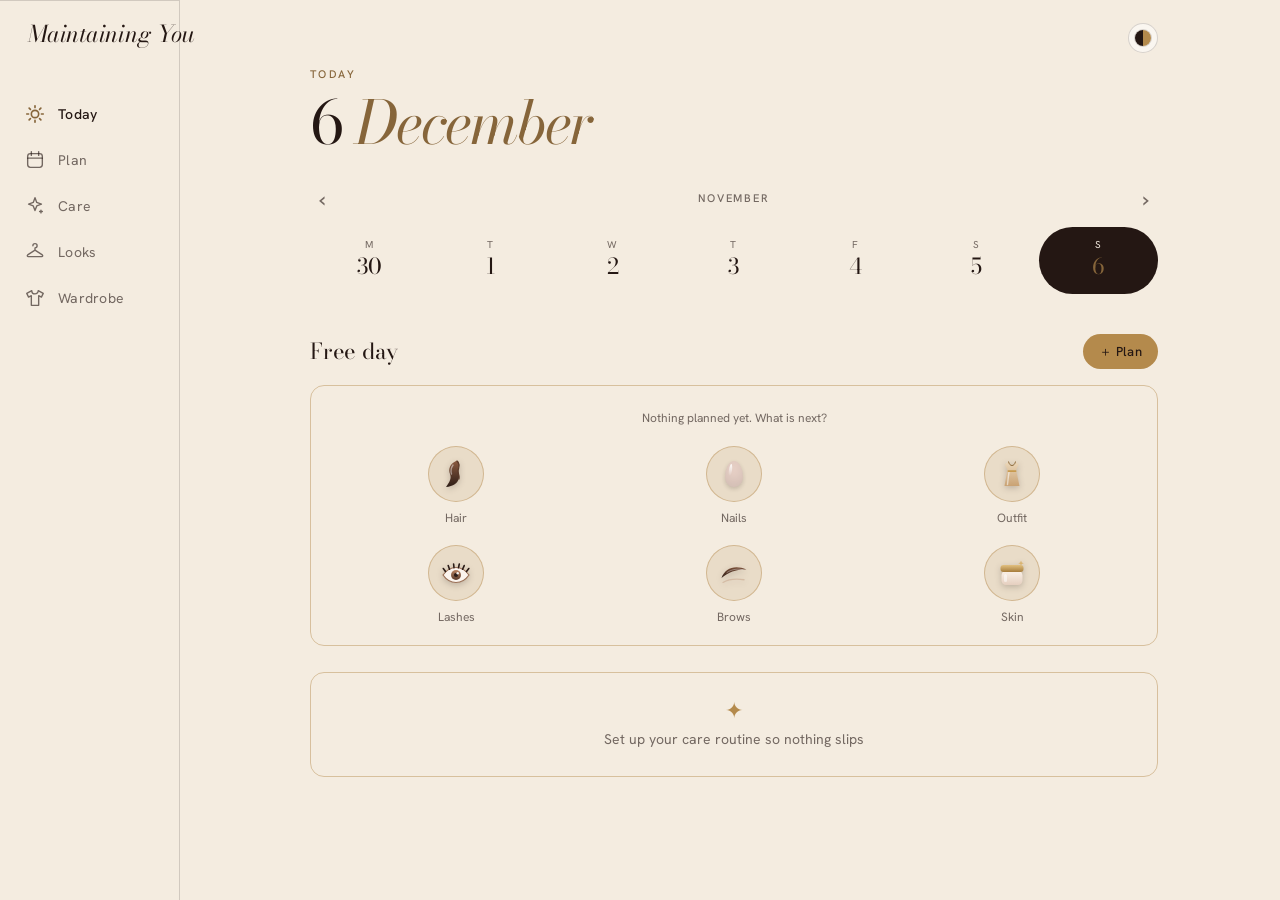
==== index.html @ bfcf1898 "Rename app to Maintaining You; update handoff Co-Authored-By: Claude Sonnet 5.5 <noreply@anthropic.c" ====
<!doctype html>
<html lang="en">
<head>
<meta charset="utf-8">
<meta name="viewport" content="width=device-width, initial-scale=1, viewport-fit=cover">
<meta name="theme-color" content="#f4ece0">
<title>Maintaining You</title>
<link rel="preconnect" href="https://fonts.googleapis.com">
<link rel="preconnect" href="https://fonts.gstatic.com" crossorigin>
<link href="https://fonts.googleapis.com/css2?family=Bodoni+Moda:ital,opsz,wght@0,6..96,400;0,6..96,500;1,6..96,400&family=Hanken+Grotesk:wght@400;500;600&display=swap" rel="stylesheet">
<link rel="manifest" href="manifest.webmanifest">
<link rel="apple-touch-icon" href="icons/apple-touch-icon.png">
<meta name="apple-mobile-web-app-capable" content="yes">
<meta name="apple-mobile-web-app-status-bar-style" content="black-translucent">
<meta name="apple-mobile-web-app-title" content="Maintaining You">
<link rel="stylesheet" href="styles.css">
</head>
<body>
<div id="app"></div>
<script src="seed-pics.js"></script>
<script src="seed-items.js"></script>
<script src="seed-products.js"></script>
<script src="app.js"></script>
</body>
</html>
---- styles.css ----
:root{
  --milk:#f1e6de;
  --card:#f9f2ed;
  --blush:#e6cfc5;
  --cocoa:#7a5240;
  --mocha:#4a3128;
  --espresso:#241713;
  --gold:#b48a4c;
  --sage:#65735b;
  --line:rgba(36,23,19,.14);
  --muted:rgba(36,23,19,.6);
  --display:"Bodoni Moda","Didot",serif;
  --body:"Hanken Grotesk",system-ui,sans-serif;
  --hero:#241713;--heroink:#f1e6de;--navbg:rgba(241,230,222,.92);--almond:50% 50% 46% 46% / 62% 62% 38% 38%;
}
*{box-sizing:border-box;margin:0}
html{-webkit-text-size-adjust:100%}
body{background:var(--milk);color:var(--espresso);font:400 15px/1.5 var(--body);min-height:100vh}
button,input,select{font:inherit;color:inherit}
button{cursor:pointer;background:none;border:0}
:focus-visible{outline:2px solid var(--gold);outline-offset:3px}
h1,h2,h3{font-family:var(--display);font-weight:400;letter-spacing:-.01em;line-height:1.1}
.eyebrow{font-size:11px;letter-spacing:.16em;text-transform:uppercase;color:var(--muted);font-weight:500}

/* shell */
.shell{max-width:1040px;margin:0 auto;padding:0 16px 96px}
.top{display:flex;justify-content:flex-end;align-items:baseline;padding:8px 0 14px}
.top .brand{display:none}
.brand-fixed{padding:18px 16px 0}
.brand{font-family:var(--display);font-style:italic;font-size:26px}
.nav{position:fixed;left:0;right:0;bottom:0;z-index:20;background:var(--navbg);backdrop-filter:blur(14px);border-top:1px solid var(--line);display:flex;justify-content:center;padding-bottom:env(safe-area-inset-bottom)}
.nav-in{display:flex;width:100%;max-width:520px}
.nav button{flex:1;padding:14px 4px 13px;font-size:11px;letter-spacing:.14em;text-transform:uppercase;color:var(--muted);position:relative}
.nav button[aria-current=page]{color:var(--espresso);font-weight:600}
.nav button[aria-current=page]::before{content:"";position:absolute;top:0;left:30%;right:30%;height:2px;background:var(--gold)}
@media(min-width:860px){
  .shell{padding-left:180px;position:relative}
  .nav{top:0;bottom:auto;right:auto;width:180px;height:100vh;border:0;border-right:1px solid var(--line);flex-direction:column;justify-content:flex-start;padding:90px 0 0;background:transparent;backdrop-filter:none}
  .nav-in{flex-direction:column;max-width:none}
  .nav button{text-align:left;padding:12px 24px}
  .nav button[aria-current=page]::before{top:20%;bottom:20%;left:0;right:auto;width:2px;height:auto}
  .brand-fixed{position:fixed;top:4px;left:8px;z-index:21}
}

/* type + layout */
.page-title{font-size:clamp(34px,7vw,56px);margin:6px 0 4px}
.page-title em{font-style:italic;color:var(--cocoa)}
.lede{color:var(--muted);max-width:46ch}
section{margin-top:36px}
.row{display:flex;gap:12px;align-items:center;flex-wrap:wrap}
.between{justify-content:space-between}
.grid{display:grid;gap:14px;grid-template-columns:repeat(auto-fill,minmax(150px,1fr))}
.grid.wide{grid-template-columns:repeat(auto-fill,minmax(230px,1fr))}
.card{background:var(--card);border-radius:18px;padding:14px;border:1px solid var(--line)}
.btn{background:var(--espresso);color:var(--milk);padding:11px 20px;border-radius:999px;font-weight:500;font-size:14px;letter-spacing:.02em}
.btn.ghost{background:transparent;color:var(--espresso);border:1px solid var(--espresso)}
.btn.small{padding:7px 14px;font-size:13px}
.btn.gold{background:var(--gold);color:#fff}
.chip{padding:7px 14px;border-radius:999px;border:1px solid var(--line);font-size:13px;background:transparent}
.chip[aria-pressed=true]{background:var(--espresso);color:var(--milk);border-color:var(--espresso)}
.chips{display:flex;gap:8px;overflow-x:auto;padding:2px 0 6px;scrollbar-width:none}
.chips::-webkit-scrollbar{display:none}
.chips .chip{flex:none}

/* hero (today) */
.hero{background:var(--hero);color:var(--heroink);border-radius:28px;padding:22px;display:grid;gap:22px;margin-top:8px;position:relative;overflow:hidden}
.hero::after{content:"";position:absolute;inset:-40% 40% auto -20%;height:160%;background:linear-gradient(105deg,transparent 40%,rgba(255,255,255,.07) 50%,transparent 60%);transform:rotate(8deg);pointer-events:none}
.hero .eyebrow{color:rgba(241,230,222,.6)}
.hero h2{font-size:34px;margin:6px 0 10px}
.hero h2 em{color:#e6cfc5}
@media(min-width:700px){.hero{grid-template-columns:1fr 1fr;align-items:center;padding:30px}}
.week{display:grid;grid-template-columns:repeat(7,1fr);gap:6px}
.day{border-radius:14px;padding:8px 2px 10px;text-align:center;border:1px solid var(--line);background:var(--card);min-height:96px;display:flex;flex-direction:column;align-items:center;gap:6px}
.day[aria-current=date]{border-color:var(--gold);box-shadow:0 0 0 1px var(--gold)}
.day small{font-size:10px;letter-spacing:.12em;text-transform:uppercase;color:var(--muted)}
.day .mini{width:34px}
.day .dot{width:6px;height:6px;border-radius:50%;background:var(--sage);margin-top:auto}
.day .plus{width:34px;height:44px;border:1px dashed var(--cocoa);border-radius:10px;color:var(--cocoa);display:grid;place-items:center;font-size:18px;margin-top:4px}

/* look board */
.board{display:grid;grid-template-columns:1fr 1.15fr 1fr;grid-template-rows:repeat(3,minmax(0,1fr));gap:8px;aspect-ratio:4/5;background:linear-gradient(160deg,#f6ede7,#e9d8ce);border-radius:22px;padding:14px;position:relative}
.hero .board{background:linear-gradient(160deg,#3a2721,#2c1c17);border:1px solid rgba(255,255,255,.08)}
.slot{display:grid;place-items:center;min-height:0;position:relative;border-radius:12px}
.slot svg{width:100%;height:100%;max-height:100%;filter:drop-shadow(0 6px 8px rgba(36,23,19,.22))}
.slot img{width:100%;height:100%;object-fit:cover;border-radius:12px}
.slot.empty{border:1px dashed rgba(122,82,64,.4);color:rgba(122,82,64,.6);font-size:10px;letter-spacing:.14em;text-transform:uppercase}
.hero .slot.empty{border-color:rgba(255,255,255,.2);color:rgba(255,255,255,.4)}
.s-outer{grid-column:1;grid-row:1/3}.s-top{grid-column:2;grid-row:1}.s-bottom{grid-column:2;grid-row:2/4}
.s-jewel{grid-column:3;grid-row:1}.s-bag{grid-column:3;grid-row:2/4}.s-shoes{grid-column:1;grid-row:3}
.s-dress{grid-column:2;grid-row:1/4}
.beauty-strip{display:flex;gap:16px;justify-content:center;margin-top:14px;flex-wrap:wrap}
.bs{display:flex;align-items:center;gap:8px;font-size:12px}
.bs small{display:block;font-size:10px;letter-spacing:.12em;text-transform:uppercase;opacity:.6}

/* nail-shaped swatch: the signature */
.nail{width:30px;height:42px;border-radius:var(--almond);position:relative;flex:none;box-shadow:inset 0 -6px 10px rgba(0,0,0,.08),0 2px 4px rgba(36,23,19,.18);border:0;padding:0}
.nail::after{content:"";position:absolute;left:24%;top:14%;width:16%;height:46%;border-radius:50%;background:linear-gradient(180deg,rgba(255,255,255,.9),rgba(255,255,255,0));transform:rotate(8deg)}
.nail.lg{width:44px;height:62px}
.nail[aria-pressed=true]{outline:2px solid var(--espresso);outline-offset:3px}
.pick{display:flex;flex-wrap:wrap;gap:12px;align-items:flex-end}
.pick figure{display:grid;justify-items:center;gap:6px;font-size:11px;color:var(--muted);text-align:center;width:64px}

/* wardrobe */
.progress{height:6px;background:var(--line);border-radius:6px;overflow:hidden;margin-top:10px}
.progress i{display:block;height:100%;background:linear-gradient(90deg,var(--cocoa),var(--gold));border-radius:6px;transition:width .5s}
.item{display:flex;flex-direction:column;gap:8px;padding:12px;border-radius:18px;background:var(--card);border:1px solid var(--line);position:relative;text-align:left}
.item .pic{aspect-ratio:1;display:grid;place-items:center;background:linear-gradient(160deg,#f6ede7,#ead9cf);border-radius:12px;padding:12px;overflow:hidden}
.item .pic svg{width:80%;height:80%;filter:drop-shadow(0 5px 6px rgba(36,23,19,.2))}
.item .pic img{width:100%;height:100%;object-fit:cover;margin:-12px;padding:0;width:calc(100% + 24px);height:calc(100% + 24px)}
.item.need .pic{opacity:.55}
.item h3{font-family:var(--body);font-size:14px;font-weight:600;letter-spacing:0}
.item p{font-size:12px;color:var(--muted)}
.tick{position:absolute;top:18px;right:18px;width:28px;height:28px;border-radius:50%;border:1.5px solid var(--cocoa);background:rgba(249,242,237,.85);display:grid;place-items:center;color:#fff;font-size:14px}
.item.have .tick{background:var(--sage);border-color:var(--sage)}
.tag{display:inline-block;font-size:10px;letter-spacing:.1em;text-transform:uppercase;padding:2px 8px;border-radius:99px;background:var(--blush)}
.tag.warn{background:#e9c9a6}
.tag.ok{background:#cdd6c1}

/* beauty */
.task{display:flex;align-items:center;gap:14px;padding:14px 16px;background:var(--card);border:1px solid var(--line);border-radius:16px}
.task .grow{flex:1}
.task h3{font-family:var(--body);font-size:15px;font-weight:600}
.status{font-size:12px;color:var(--muted)}
.status.over{color:#a4462b;font-weight:600}
.list{display:grid;gap:10px}
.palette{display:flex;flex-wrap:wrap;gap:10px}
.pal{display:grid;justify-items:center;gap:5px;font-size:11px;color:var(--muted);width:60px;text-align:center}
.pal i{width:44px;height:44px;border-radius:50%;box-shadow:inset 0 -8px 12px rgba(0,0,0,.12),0 2px 5px rgba(36,23,19,.2);position:relative}
.pal i::after{content:"";position:absolute;left:22%;top:16%;width:22%;height:22%;border-radius:50%;background:rgba(255,255,255,.55)}
.guide{display:grid;gap:14px}
@media(min-width:700px){.guide{grid-template-columns:1fr 1fr}}
.guide .card h3{font-size:22px;margin-bottom:8px}
.guide ul{padding-left:18px;color:var(--muted)}
.guide li{margin:4px 0}

/* builder + sheet */
.builder{display:grid;gap:22px}
@media(min-width:800px){.builder{grid-template-columns:minmax(300px,420px) 1fr;align-items:start}.builder .board{position:sticky;top:20px}}
.slots{display:grid;gap:8px}
.slotbtn{display:flex;align-items:center;gap:12px;padding:10px 14px;border-radius:14px;background:var(--card);border:1px solid var(--line);text-align:left;width:100%}
.slotbtn b{font-weight:600}
.slotbtn span{font-size:12px;color:var(--muted);display:block}
.slotbtn .thumb{width:36px;height:36px;display:grid;place-items:center;flex:none}
.slotbtn .thumb svg{width:100%;height:100%}
.note{padding:12px 14px;border-radius:14px;font-size:14px;background:var(--card);border-left:3px solid var(--sage)}
.note.warn{border-color:var(--gold)}
input[type=text],input[type=date],input[type=time],select{width:100%;padding:11px 14px;border-radius:12px;border:1px solid var(--line);background:var(--card)}
label{display:grid;gap:5px;font-size:12px;letter-spacing:.08em;text-transform:uppercase;color:var(--muted)}
.overlay{position:fixed;inset:0;background:rgba(36,23,19,.5);z-index:40;display:flex;align-items:flex-end;justify-content:center}
.sheet{background:var(--milk);width:100%;max-width:640px;max-height:86vh;overflow:auto;border-radius:26px 26px 0 0;padding:22px 18px 30px}
@media(min-width:700px){.overlay{align-items:center}.sheet{border-radius:26px}}
.sheet h2{font-size:28px;margin-bottom:14px}
.swatches{display:flex;flex-wrap:wrap;gap:10px}
.sw{width:34px;height:34px;border-radius:50%;border:2px solid transparent;box-shadow:inset 0 -6px 8px rgba(0,0,0,.12),0 1px 3px rgba(0,0,0,.25)}
.sw[aria-pressed=true]{border-color:var(--espresso);outline:2px solid var(--milk);outline-offset:-5px}
.empty-state{padding:36px 20px;text-align:center;border:1px dashed var(--cocoa);border-radius:20px;color:var(--muted)}
.back{font-size:13px;letter-spacing:.1em;text-transform:uppercase;color:var(--muted);padding:6px 0}
@media(prefers-reduced-motion:reduce){*{transition:none!important;animation:none!important}}

/* mood pictures */
.pics{display:grid;gap:10px;grid-template-columns:repeat(auto-fill,minmax(110px,1fr))}
.pic-tile{position:relative;aspect-ratio:3/4;border-radius:16px;overflow:hidden;background:var(--blush);padding:0;border:2px solid transparent;display:block}
.pic-tile img{width:100%;height:100%;object-fit:cover;display:block}
.pic-tile .tag{position:absolute;left:6px;bottom:6px;background:rgba(249,242,237,.9)}
.pic-tile.on{border-color:var(--espresso)}
.pic-tile .check{position:absolute;top:6px;right:6px;width:24px;height:24px;border-radius:50%;background:rgba(249,242,237,.9);border:1.5px solid var(--cocoa);display:grid;place-items:center;font-size:13px;color:#fff}
.pic-tile.on .check{background:var(--espresso);border-color:var(--espresso)}
.mood{display:flex;gap:6px;margin-top:8px}
.mood img{flex:1;min-width:0;aspect-ratio:3/4;object-fit:cover;border-radius:12px}
.collage{display:grid;gap:6px;grid-template-columns:1fr 1fr;aspect-ratio:4/5}
.collage img{width:100%;height:100%;object-fit:cover;border-radius:16px;min-height:0}
.collage.n1{grid-template-columns:1fr}.collage.n3 img:first-child{grid-row:1/3}
.picked{display:flex;gap:8px;flex-wrap:wrap;align-items:center}
.picked img{width:56px;height:72px;object-fit:cover;border-radius:10px}
.hero>*,.builder>*,.card{min-width:0}
.mood img{width:0}
.collage img{min-width:0}

.fab{position:fixed;right:18px;bottom:calc(76px + env(safe-area-inset-bottom));z-index:30;width:56px;height:56px;border-radius:50%;background:var(--espresso);color:var(--milk);display:grid;place-items:center;font-size:28px;line-height:1;cursor:pointer;box-shadow:0 8px 20px rgba(36,23,19,.35)}
.fab:focus-within{outline:2px solid var(--gold);outline-offset:3px}
@media(min-width:860px){.fab{bottom:28px;right:28px}}
.pic-tile .heart{position:absolute;top:6px;right:8px;color:#fff;font-size:16px;text-shadow:0 1px 3px rgba(0,0,0,.5)}
.pic-tile .new{position:absolute;top:6px;left:6px;background:var(--gold);color:#fff;font-size:10px;letter-spacing:.1em;text-transform:uppercase;padding:2px 8px;border-radius:99px}

/* calendar */
.cal-h,.cal-g{display:grid;grid-template-columns:repeat(7,minmax(0,1fr));gap:4px}
.cal-h span{text-align:center;font-size:11px;letter-spacing:.12em;color:var(--muted);padding-bottom:4px}
.cd{aspect-ratio:1/1.1;border-radius:14px;border:1px solid transparent;background:var(--card);display:flex;flex-direction:column;align-items:center;justify-content:center;gap:3px;font-size:14px;min-width:0}
.cd.blank{background:transparent}
.cd.today{border-color:var(--gold)}
.cd.sel{background:var(--espresso);color:var(--milk)}
.cd.due:not(.sel){box-shadow:inset 0 0 0 1.5px var(--sage)}
.cd .dots{display:flex;gap:3px;height:6px}
.cd .dots i{width:6px;height:6px;border-radius:50%}
.legend{display:flex;flex-wrap:wrap;gap:6px 14px;margin-top:12px;font-size:12px;color:var(--muted)}
.legend span{display:flex;align-items:center;gap:6px}
.legend i{width:8px;height:8px;border-radius:50%;display:inline-block}
.legend i.ring{background:transparent;box-shadow:inset 0 0 0 1.5px var(--sage)}
.appt{display:flex;align-items:center;gap:12px;padding:12px 14px;border-radius:16px;background:var(--card);border:1px solid var(--line);text-align:left;width:100%}
.appt.flat{background:transparent;border:0;padding:0}
.appt .grow{flex:1;min-width:0}
.appt .grow b{display:block;font-weight:600}
.appt .grow .status{display:block}
.appt.done{opacity:.6}
.dotc{width:12px;height:12px;border-radius:50%;flex:none}
.prep{display:grid;gap:4px;margin-top:10px}
.chk{display:flex;gap:10px;align-items:flex-start;padding:6px 0;font-size:14px}
.chk input{margin-top:3px;width:18px;height:18px;accent-color:var(--sage);flex:none}
.chk small{display:block;font-size:11px;letter-spacing:.1em;text-transform:uppercase;color:var(--muted)}
@media(max-width:520px){.nav button{font-size:10px;letter-spacing:.06em;padding-left:0;padding-right:0}}

/* look studio */
.builder{grid-template-columns:minmax(0,1fr)}
.pv{display:grid;grid-template-columns:172px minmax(0,1fr);gap:12px;position:sticky;top:0;z-index:6;background:var(--milk);padding:8px 16px 10px;margin:0 -16px;border-bottom:1px solid var(--line)}
.pv .board,.pv .collage{padding:8px;gap:5px;border-radius:16px;align-self:start}
.pv .slot.empty{font-size:0}
.pvside{display:grid;gap:8px;align-content:start;min-width:0}
.pvside input{padding:9px 12px;font-size:14px}
.pvside .beauty-strip{justify-content:flex-start;margin:0;gap:10px}
.pvside .mood{margin:0}
.bmain{min-width:0;display:grid;gap:14px;align-content:start}
.bbody{display:grid;gap:18px}
.brow{display:grid;gap:8px;min-width:0}
.hscroll{display:flex;gap:10px;overflow-x:auto;padding:4px 2px 8px;scrollbar-width:thin}
.tile{flex:none;width:96px;display:grid;gap:6px;text-align:left;font-size:12px;border-radius:16px;padding:6px;border:2px solid transparent;background:var(--card);align-content:start;position:relative}
.tile.on{border-color:var(--espresso)}
.tile.need .tp{opacity:.55}
.tile .tp{aspect-ratio:1;display:grid;place-items:center;background:linear-gradient(160deg,#f6ede7,#ead9cf);border-radius:10px;padding:8px;overflow:hidden}
.tile .tp svg{width:100%;height:100%;filter:drop-shadow(0 4px 5px rgba(36,23,19,.2))}
.tile .tp img{width:calc(100% + 16px);height:calc(100% + 16px);margin:-8px;object-fit:cover}
.tile .tn{overflow:hidden;text-overflow:ellipsis;white-space:nowrap}
.tile .tl{font-size:10px;letter-spacing:.1em;text-transform:uppercase;color:var(--muted)}
.ptile{flex:none;width:84px;aspect-ratio:3/4;border-radius:14px;overflow:hidden;position:relative;padding:0;border:2px solid transparent;background:var(--blush);display:block}
.ptile img{width:100%;height:100%;object-fit:cover;display:block}
.ptile.on{border-color:var(--espresso)}
.ptile .check{position:absolute;top:6px;right:6px;width:22px;height:22px;border-radius:50%;background:rgba(249,242,237,.9);border:1.5px solid var(--cocoa);display:grid;place-items:center;font-size:12px;color:#fff}
.ptile.on .check{background:var(--espresso);border-color:var(--espresso)}
.ptile.addp{display:grid;place-items:center;align-content:center;gap:2px;border:1.5px dashed var(--cocoa);background:transparent;color:var(--cocoa);font-size:12px;cursor:pointer}
.ptile.addp span:first-child{font-size:22px}
@media(min-width:800px){
  .builder{grid-template-columns:minmax(300px,400px) minmax(0,1fr);align-items:start;gap:28px}
  .pv{display:block;top:20px;margin:0;padding:0;border:0;background:transparent;align-self:start}
  .pv .board,.pv .collage{padding:14px;gap:8px}
  .pv .slot.empty{font-size:10px}
  .pvside{margin-top:12px}
  .builder .board{position:static}
}

/* color variants */
.vdots{display:flex;gap:4px;flex-wrap:wrap;margin-top:2px}
.vdot{width:22px;height:22px;border-radius:50%;border:3px solid var(--card);box-shadow:inset 0 -3px 4px rgba(0,0,0,.15),0 0 0 1px rgba(36,23,19,.25);padding:0}
.vdot.on{box-shadow:0 0 0 2px var(--espresso)}
.vchip{display:inline-flex;align-items:center;gap:8px;padding:6px 12px 6px 8px;border-radius:999px;border:1px solid var(--line);font-size:13px;background:transparent}
.vchip i{width:16px;height:16px;border-radius:50%;box-shadow:inset 0 -3px 4px rgba(0,0,0,.15),0 0 0 1px rgba(36,23,19,.25)}
.vchip.on{border-color:var(--espresso);background:var(--card)}
.tile .tp{border:0;width:100%;cursor:pointer;padding:8px}
.tile .tp img{width:calc(100% + 16px);height:calc(100% + 16px);margin:-8px}
.tile .vdots{gap:2px}
.tile .vdot{width:18px;height:18px;border-width:2px}

/* sorter + rails + thumbs */
.sortgrid{display:grid;grid-template-columns:repeat(auto-fill,minmax(150px,1fr));gap:10px}
.sorti{position:relative;border-radius:16px;background:var(--card);padding:6px;display:grid;gap:6px;border:2px solid transparent;align-content:start;min-width:0}
.sorti.todo{border:2px dashed #d9b48a}
.sorti img{width:100%;aspect-ratio:3/4;object-fit:cover;border-radius:10px;display:block}
.sorti .x{position:absolute;top:10px;right:10px;background:rgba(249,242,237,.92);border-radius:50%;width:26px;height:26px;font-size:12px}
.chip.s{padding:4px 10px;font-size:12px}
.btn[aria-disabled=true]{opacity:.55}
.rail .ptile{width:96px}
.ptile.draw{background:linear-gradient(160deg,#f6ede7,#ead9cf);padding:10px;display:grid;place-items:center}
.ptile.draw svg{width:100%;height:100%;filter:drop-shadow(0 4px 5px rgba(36,23,19,.2))}
.ptile.need{opacity:.6}
.thumbboard{display:block;width:100%}
.thumbboard .board{padding:5px;gap:3px;border-radius:12px}
.thumbboard .slot.empty{font-size:0;border-radius:6px}
.tile .thumbboard{width:100%}
.lead{width:40px;flex:none;border-radius:8px}
img.lead{height:52px;object-fit:cover}
.appt .lead.thumbboard{width:44px}

@media(min-width:700px){.hero.solo{grid-template-columns:1fr}}

.day .mini.thumbboard{width:46px}
.day .mini .board{border-radius:8px;padding:3px;gap:2px}
.day{min-height:110px}

.day{position:relative;padding:0;gap:0;justify-content:flex-start}
.dayb{width:100%;flex:1;display:flex;flex-direction:column;align-items:center;gap:6px;padding:8px 2px 10px;min-height:110px;border-radius:14px}
.dayx{position:absolute;top:3px;right:3px;width:20px;height:20px;border-radius:50%;background:rgba(249,242,237,.92);font-size:10px;line-height:1;color:var(--espresso);box-shadow:0 1px 3px rgba(0,0,0,.25);display:grid;place-items:center}

/* product detail */
.sheet.pdp{padding:0;max-width:520px;overflow:auto;background:var(--card)}
.pdp-img{position:relative;background:#e2dedb;min-height:260px;display:grid;place-items:center}
.pdp-img img{width:100%;max-height:60vh;object-fit:contain;display:block}
.pdp-draw{width:56%;padding:36px 0}
.pdp-draw svg{width:100%;height:auto;filter:drop-shadow(0 8px 10px rgba(36,23,19,.25))}
.expand{position:absolute;right:14px;bottom:14px;width:44px;height:44px;background:rgba(249,242,237,.95);border:1px solid var(--line);font-size:20px;display:grid;place-items:center}
.pdp-add{position:absolute;left:14px;bottom:14px;cursor:pointer;text-transform:none;letter-spacing:0;font-size:13px}
.pdp-body{padding:22px 20px 30px;background:var(--card)}
.pdp-name{font-family:var(--body);font-weight:500;text-transform:uppercase;letter-spacing:.02em;font-size:22px;line-height:1.2}
.pdp-x{font-size:20px;color:var(--muted);padding:4px 8px}
.pdp-color{font-family:var(--display);font-style:italic;font-size:20px;color:var(--muted);margin:14px 0 18px}
.pdp-count{color:var(--muted);margin-bottom:10px}
.pdp-dots{display:flex;gap:10px;flex-wrap:wrap}
.pdp-dot{width:48px;height:48px;border-radius:50%;border:3px solid #ddd3c8;display:grid;place-items:center;padding:0;background:var(--card)}
.pdp-dot i{width:28px;height:28px;border-radius:50%;box-shadow:inset 0 0 0 1px rgba(0,0,0,.22)}
.pdp-dot.on{border-color:#6e2a30}
.pdp-dot.off{border-style:dashed}
.pdp-occ{display:flex;flex-wrap:wrap;gap:8px;margin-top:16px}
.pdp-occ span{background:#eadfd0;padding:8px 16px;border-radius:999px;font-size:15px}
.lightbox{position:fixed;inset:0;z-index:60;background:rgba(20,12,9,.94);display:grid;place-items:center;padding:16px;cursor:zoom-out}
.lightbox img{max-width:100%;max-height:92vh;object-fit:contain}

/* merge */
.mgroup{display:grid;gap:10px;margin-bottom:10px}
.mthumbs{display:flex;gap:8px;overflow-x:auto}
.mth{flex:none;width:76px;aspect-ratio:1;border-radius:12px;overflow:hidden;background:linear-gradient(160deg,#f6ede7,#ead9cf);display:grid;place-items:center}
.mth img{width:100%;height:100%;object-fit:cover}
.mth svg{width:80%;height:80%}
.item.sel{outline:3px solid var(--espresso);outline-offset:-3px}
.selbar{position:fixed;left:16px;right:16px;bottom:calc(76px + env(safe-area-inset-bottom));z-index:35;background:var(--espresso);color:var(--milk);border-radius:999px;padding:10px 12px 10px 20px;display:flex;justify-content:space-between;align-items:center;max-width:520px;margin:auto;box-shadow:0 10px 24px rgba(36,23,19,.35)}
.selbar .btn{background:var(--gold)}
.tick[hidden]{display:none}

/* hair groups */
.pic-tile .count{position:absolute;top:6px;right:8px;background:rgba(36,23,19,.75);color:#fff;font-size:12px;min-width:22px;height:22px;border-radius:99px;display:grid;place-items:center;padding:0 6px}
.tile .tp.hairtp{aspect-ratio:3/4;padding:0;overflow:hidden}
.tile .tp.hairtp img{width:100%;height:100%;margin:0;object-fit:cover}

.sname{padding:7px 10px;font-size:13px;border-radius:10px;width:100%}

.saved{font-size:12px;color:var(--sage);opacity:0;transition:opacity .3s;margin-right:auto}
.saved.on{opacity:1}
.top{gap:12px}

/* shopping */
.cart{position:absolute;top:18px;left:18px;width:30px;height:30px;border-radius:50%;background:rgba(249,242,237,.92);border:1px solid var(--line);display:grid;place-items:center;color:var(--espresso);padding:0}
.cart[hidden]{display:none}
.btn svg{vertical-align:-3px;margin-right:2px}
.shopthumb{flex:none;width:54px;height:54px;border-radius:12px;overflow:hidden;background:linear-gradient(160deg,#f6ede7,#ead9cf);display:grid;place-items:center}
.shopthumb img{width:100%;height:100%;object-fit:cover}
.shopthumb svg{width:80%;height:80%}
.shopgrid{display:grid;grid-template-columns:repeat(auto-fill,minmax(150px,1fr));gap:8px}
.shoplink{display:flex;justify-content:space-between;align-items:center;gap:8px;padding:12px 14px;border-radius:14px;background:var(--card);border:1px solid var(--line);color:var(--espresso);text-decoration:none;font-weight:500;font-size:14px}
.shoplink span{color:var(--muted)}
.shoplink:focus-visible,.shoplink:hover{border-color:var(--espresso)}

/* closet accordion */
.acc{display:grid;gap:10px}
.accitem{background:var(--card);border:1px solid var(--line);border-radius:18px;overflow:hidden;margin:0}
.acchead{width:100%;display:flex;justify-content:space-between;align-items:center;gap:12px;padding:16px 18px;text-align:left;min-height:56px}
.acchead:disabled{opacity:.5;cursor:default}
.acctitle{font-family:var(--display);font-size:22px}
.accmeta{display:flex;align-items:center;gap:8px;font-size:13px;color:var(--muted)}
.accmeta b{color:var(--espresso);font-weight:600}
.accdots{display:flex}
.accdots i{width:14px;height:14px;border-radius:50%;margin-left:-4px;box-shadow:0 0 0 2px var(--card),inset 0 0 0 1px rgba(0,0,0,.2)}
.accdots i:first-child{margin-left:0}
.chev{font-size:20px;line-height:1;transition:transform .2s}
.accitem.open .chev{transform:rotate(180deg)}
.accbody{padding:0 14px 16px}
button.item{cursor:pointer}
@media(max-width:520px){.nav button{font-size:9.5px;letter-spacing:.03em}}
@media(max-width:380px){.accdots{display:none}}

.ownrow{display:flex;flex-wrap:wrap;gap:8px;margin-top:8px}
.ownchip{display:inline-flex;align-items:center;gap:8px;padding:8px 12px 8px 8px;border-radius:999px;border:1.5px solid var(--line);background:transparent;font-size:14px;min-height:44px}
.ownchip i{width:22px;height:22px;border-radius:50%;box-shadow:inset 0 0 0 1px rgba(0,0,0,.22)}
.ownchip .ck{width:22px;height:22px;border-radius:50%;display:grid;place-items:center;font-size:13px;color:var(--muted);border:1px solid var(--line)}
.ownchip.on{border-color:var(--sage);background:rgba(101,115,91,.12)}
.ownchip.on .ck{background:var(--sage);border-color:var(--sage);color:#fff}

/* ---- pipeline, status, prices (kept) ---- */
.toolbar{display:flex;flex-wrap:wrap;gap:8px;margin:18px 0 16px}
.pipe-wrap{margin-top:22px}
.pipe-head{display:flex;justify-content:space-between;align-items:baseline;gap:12px;margin-bottom:8px}
.pipe-sum{font-family:var(--display);font-style:italic;font-size:20px}
.pipe{display:grid;grid-template-columns:repeat(4,minmax(0,1fr));gap:0 12px}
.stage{position:relative;text-align:left;padding:14px 0 12px;display:grid;gap:4px;align-content:start;min-width:0;opacity:.62;transition:opacity .2s}
.stage.on,.pipe:not(:has(.on)) .stage{opacity:1}
.stbar{position:absolute;top:0;left:0;right:0;height:4px;border-radius:4px;background:#c9b6aa}
.s-cart .stbar{background:var(--gold)}
.s-ordered .stbar{background:#6b6a8a}
.s-own .stbar{background:var(--sage)}
.stage.on .stbar{height:6px}
.stlabel{font-size:10px;letter-spacing:.14em;text-transform:uppercase;color:var(--muted);margin-top:8px;font-weight:500}
.stage.on .stlabel{color:var(--espresso)}
.stnum{font-family:var(--display);font-size:40px;line-height:1}
.stmoney{font-size:12px;color:var(--muted);min-height:18px}
.stthumbs{display:flex;margin-top:6px;padding-left:6px}
.stthumbs i{width:26px;height:34px;overflow:hidden;border-radius:6px;background:#ead9cf;margin-left:-6px;box-shadow:0 0 0 2px var(--milk);display:block}
.stthumbs i img{width:100%;height:100%;object-fit:cover;display:block}
.stthumbs i svg{width:100%;height:100%}
@media(max-width:480px){.stthumbs i:nth-child(n+4){display:none}.stnum{font-size:34px}}
.stag{font-size:10px;letter-spacing:.12em;text-transform:uppercase;color:var(--cocoa);display:flex;align-items:center;gap:6px;font-weight:500}
.stag::before{content:"";width:7px;height:7px;border-radius:50%;background:#c9b6aa}
.st-cart::before{background:var(--gold)}
.st-ordered::before{background:#6b6a8a}
.st-own::before{background:var(--sage)}
.strows{display:grid;gap:14px;margin-top:12px}
.strow{display:grid;gap:8px}
.stname{display:flex;align-items:center;gap:8px;font-size:13px}
.stname i{width:14px;height:14px;border-radius:50%;box-shadow:inset 0 0 0 1px rgba(0,0,0,.25)}
.seg{display:grid;grid-template-columns:repeat(4,1fr);border:1px solid var(--line);border-radius:12px;overflow:hidden}
.segb{padding:11px 0;font-size:11px;letter-spacing:.06em;color:var(--muted);border-right:1px solid var(--line);font-weight:500}
.segb:last-child{border-right:0}
.segb.on{background:var(--espresso);color:var(--milk)}
.segb.on:nth-child(2){background:var(--gold)}
.segb.on:nth-child(3){background:#6b6a8a}
.segb.on:nth-child(4){background:var(--sage)}
.pricef{display:grid;gap:6px;margin-top:18px;max-width:220px}
input[type=number]{width:100%;padding:11px 14px;border-radius:12px;border:1px solid var(--line);background:var(--card)}
.toolbar .btn{text-transform:none;letter-spacing:0}
.saved{font-size:12px;color:var(--sage);opacity:0;transition:opacity .3s;margin-right:auto}
.saved.on{opacity:1}
.top{gap:12px}
.day{position:relative;padding:0;gap:0;justify-content:flex-start}
.dayb{width:100%;flex:1;display:flex;flex-direction:column;align-items:center;gap:6px;padding:8px 2px 10px;min-height:110px;border-radius:14px}
.dayx{position:absolute;top:3px;right:3px;width:20px;height:20px;border-radius:50%;background:rgba(249,242,237,.92);font-size:10px;line-height:1;color:var(--espresso);box-shadow:0 1px 3px rgba(0,0,0,.25);display:grid;place-items:center}
.ticon{flex:none;width:36px;height:36px;border-radius:50%;display:grid;place-items:center;background:var(--blush);color:var(--cocoa)}
.ticon.ok{background:#dfe5d6;color:var(--sage)}
.ticon svg{width:20px;height:20px}
.item.need .pic{opacity:1}

/* themes */
.themebtn{width:30px;height:30px;border-radius:50%;border:1px solid var(--line);background:var(--card);display:grid;place-items:center;padding:0;flex:none}
.themebtn i{width:16px;height:16px;border-radius:50%;background:linear-gradient(90deg,var(--espresso) 50%,var(--gold) 50%);box-shadow:0 0 0 1px var(--line)}
.themes{display:grid;grid-template-columns:repeat(3,1fr);gap:10px}
.themeopt{display:grid;gap:6px;justify-items:center;padding:8px 4px;border-radius:14px;border:2px solid transparent}
.themeopt[aria-pressed=true]{border-color:var(--gold)}
.themeopt .swatch{width:100%;aspect-ratio:1.5;border-radius:10px;display:flex;align-items:flex-end;justify-content:flex-end;padding:8px;box-shadow:inset 0 0 0 1px rgba(128,128,128,.3)}
.themeopt .swatch i{width:22px;height:22px;border-radius:50%}
.themeopt small{font-size:12px;color:var(--muted)}
.colorpick{display:grid;gap:6px;font-size:12px;letter-spacing:.1em;text-transform:uppercase;color:var(--muted)}
.colorpick input{width:84px;height:44px;border:1px solid var(--line);border-radius:12px;padding:2px;background:var(--card)}
:root[data-mode=dark] .btn:not(.ghost),:root[data-mode=dark] .chip[aria-pressed=true],:root[data-mode=dark] .cd.sel,:root[data-mode=dark] .segb.on,:root[data-mode=dark] .fab,:root[data-mode=dark] .selbar{background:var(--gold);color:#241713;border-color:var(--gold)}
:root[data-mode=dark] .selbar .btn{background:#241713;color:var(--gold)}
:root[data-mode=dark] .hero .btn:not(.ghost):not(.gold){background:var(--gold);color:#241713}
:root[data-mode=dark] .btn.ghost{border-color:var(--line)}
.cart,.item .tick{color:#241713}
:root[data-mode=dark] .expand,:root[data-mode=dark] .pdp-x{color:#241713}

.gallery{display:flex;gap:12px;overflow-x:auto;scroll-snap-type:x mandatory;margin:0 -16px;padding:2px 16px 8px;scrollbar-width:none}
.gallery::-webkit-scrollbar{display:none}
.gcard{flex:none;width:158px;scroll-snap-align:start;text-align:left;display:grid;gap:3px;align-content:start;padding:8px 8px 12px;border-radius:20px;background:var(--card);border:1px solid var(--line)}
.gcard b{font-weight:600;padding:6px 4px 0;font-size:14px;line-height:1.25}
.gcard .status{padding:0 4px;font-size:12px}
.gart{position:relative;display:grid;place-items:center;height:168px;border-radius:14px;overflow:hidden;background:linear-gradient(160deg,#f6ede7,#ead9cf)}
.gart img{width:100%;height:100%;object-fit:cover}
.gart .gboard{width:70%}
.gart .gico .ticon{width:64px;height:64px}
.gart .gico .ticon svg{width:32px;height:32px}
.gday{position:absolute;left:8px;top:8px;background:rgba(36,23,19,.78);color:#f3e8df;font-size:11px;letter-spacing:.08em;text-transform:uppercase;padding:3px 9px;border-radius:99px}
.gadd .gart{background:transparent;border:1px dashed var(--cocoa)}
.gcard .ticon{background:#e6cfc5;color:#7a5240}
.gallery{scroll-padding-left:16px}
.gart .gico .nail{width:44px!important;height:60px!important;background:#c9917f!important}
.gart .gico .nail{display:block}

.hero .hgal{margin:0;padding:2px 0 6px}
.hero .gcard{background:rgba(255,255,255,.07);border-color:rgba(255,255,255,.14);color:var(--heroink)}
.hero .gcard .status{color:rgba(243,232,223,.65)}
.hero .gcard .btn{color:inherit}

.more{margin-top:26px}
.more>summary{cursor:pointer;list-style:none;display:inline-block;padding:9px 18px;border-radius:999px;border:1px solid var(--line);font-size:13px;letter-spacing:.1em;text-transform:uppercase;color:var(--muted)}
.more>summary::-webkit-details-marker{display:none}
.more[open]>summary{margin-bottom:6px}
.morebtn{padding:9px 18px;border-radius:999px;border:1px solid var(--line);font-size:13px;letter-spacing:.1em;text-transform:uppercase;color:var(--muted)}
.gart .slot.empty{border-color:transparent}
.gx{position:absolute;right:8px;top:8px;z-index:2;width:28px;height:28px;border-radius:50%;background:rgba(36,23,19,.78);color:#f3e8df;display:grid;place-items:center;font-size:13px}

/* ===== Direction v2: calm, image-first (Today + Wardrobe) ===== */
:root{--r:14px;--gold-line:color-mix(in srgb,var(--gold) 45%,transparent)}
.shell{padding:0 20px 120px}
.top{padding:14px 0 6px}
.top .eyebrow{display:none}
.brand-fixed{padding:18px 20px 0;font-size:24px}
.page-title{font-size:clamp(40px,11vw,60px);letter-spacing:-.02em;margin:4px 0 0}
.page-title em{color:var(--gold);font-style:italic}
.dayhead{margin-top:6px}
.dayhead .eyebrow{color:var(--gold);letter-spacing:.22em}
section{margin-top:40px}
section.tight{margin-top:26px}
h2{font-size:22px}

/* week strip */
.weekbar{display:flex;align-items:center;justify-content:space-between;margin-bottom:10px}
.wnav{width:44px;height:36px;font-size:24px;line-height:1;color:var(--muted);display:grid;place-items:center;margin:0 -10px}
.wstrip{display:grid;grid-template-columns:repeat(7,1fr);gap:2px}
.wd{display:grid;justify-items:center;gap:3px;padding:10px 0 8px;border-radius:999px;color:var(--muted);transition:background .2s,color .2s}
.wd small{font-size:10px;letter-spacing:.14em;text-transform:uppercase}
.wd b{font:400 22px/1 var(--display);color:var(--espresso)}
.wd .dots{display:flex;gap:3px;height:6px}
.wd .dots i{width:5px;height:5px;border-radius:50%}
.wd.now b{color:var(--gold)}
.wd.sel{background:var(--espresso);color:var(--milk)}
.wd.sel b{color:var(--milk)}
.wd:active{transform:scale(.96)}
:root[data-mode=dark] .wd.sel{background:var(--gold);color:#241713}
:root[data-mode=dark] .wd.sel b{color:#241713}

/* plans */
.plans .btn.small{padding:8px 16px}
.gallery.big{gap:14px;margin:0 -20px;padding:2px 20px 10px;scroll-padding-left:20px}
.gallery.big .gcard{width:min(76vw,300px);padding:0;border:0;background:none;border-radius:var(--r)}
.gallery.big .gart{height:auto;aspect-ratio:3/4;border-radius:var(--r);background:var(--card);box-shadow:0 14px 30px -18px rgba(0,0,0,.6)}
.gallery.big .gart::after{content:"";position:absolute;inset:auto 0 0 0;height:46%;background:linear-gradient(transparent,rgba(20,12,9,.82));pointer-events:none}
.gallery.big .gart.plain::after{height:100%;background:none}
.gallery.big .gart img{position:absolute;inset:0}
.gallery.big .gart .gboard{width:58%;margin-bottom:64px}
.gallery.big .gart .gico{margin-bottom:56px}
.gcap{position:absolute;left:0;right:0;bottom:0;z-index:2;padding:16px 18px 18px;display:grid;gap:2px;text-align:left;color:#f6ede7}
.gcap b{font:400 22px/1.15 var(--display);padding:0;letter-spacing:-.01em}
.gcap .status{color:rgba(246,237,231,.72);padding:0;font-size:12px;letter-spacing:.02em}
.gallery.big .gx{background:rgba(20,12,9,.5);backdrop-filter:blur(6px);width:30px;height:30px;font-size:12px}
.gallery.big .gcard:active .gart{transform:scale(.985)}
.gart{transition:transform .25s cubic-bezier(.2,.8,.2,1)}
.blank{width:100%;margin-top:16px;aspect-ratio:3/2;display:grid;place-content:center;justify-items:center;gap:8px;border:1px solid var(--gold-line);border-radius:var(--r);color:var(--muted);font-size:14px;padding:0 30px;text-align:center}
.blank span{font:300 40px/1 var(--display);color:var(--gold)}
.more{margin-top:34px}
.more>.morebtn,.morebtn{border:0;padding:8px 0;letter-spacing:.18em;font-size:11px;color:var(--muted);border-bottom:1px solid var(--line);border-radius:0}

/* nav */
.nav button{font-size:11px;letter-spacing:.02em;text-transform:none;padding:15px 0 14px}
.nav button[aria-current=page]{font-weight:500;color:var(--espresso)}
.nav button[aria-current=page]::before{left:38%;right:38%;height:2px}
@media(max-width:520px){.nav button{font-size:11px;letter-spacing:0}}

/* wardrobe */
.roundbtn{width:48px;height:48px;flex:none;border-radius:50%;background:var(--gold);color:#241713;display:grid;place-items:center;font-size:26px;line-height:1;cursor:pointer;margin-top:6px;transition:transform .2s}
.roundbtn:active{transform:scale(.94)}
.roundbtn:focus-within{outline:2px solid var(--gold);outline-offset:3px}
.pipe{display:flex;gap:22px;margin-top:20px;border-bottom:1px solid var(--line);overflow-x:auto;scrollbar-width:none}
.pipe::-webkit-scrollbar{display:none}
.stage{position:relative;display:flex;align-items:baseline;gap:7px;padding:10px 0 12px;opacity:1;color:var(--muted);flex:none;transition:color .2s}
.stage b{font:400 22px/1 var(--display);color:inherit}
.stage span{font-size:12px;letter-spacing:.04em}
.stage::after{content:"";position:absolute;left:0;right:0;bottom:-1px;height:2px;background:var(--gold);transform:scaleX(0);transition:transform .25s cubic-bezier(.2,.8,.2,1)}
.stage.on{color:var(--espresso)}
:root[data-mode=dark] .stage.on{color:var(--espresso)}
.stage.on::after{transform:scaleX(1)}
.pipe:not(:has(.on)) .stage{opacity:1}
.spend{font-size:12px;color:var(--muted);margin-top:10px}
.catrow{margin-top:18px}
.chip{border-color:transparent;background:transparent;color:var(--muted);padding:7px 2px;margin-right:12px;border-radius:0;border-bottom:1px solid transparent}
.chip[aria-pressed=true]{background:transparent;color:var(--espresso);border-color:transparent;border-bottom-color:var(--gold)}
:root[data-mode=dark] .chip[aria-pressed=true]{background:transparent;color:var(--espresso);border-color:transparent;border-bottom-color:var(--gold)}
.chip.s{border:1px solid var(--line);padding:6px 13px;margin:0;border-radius:999px}
.chip.s[aria-pressed=true]{border:1px solid var(--gold);background:transparent}
.wtools-bar{margin-top:10px}
.wtools{display:grid;gap:12px;margin-top:14px;padding:16px 0 4px}
.wgrid{grid-template-columns:1fr 1fr;gap:28px 14px;margin-top:22px}
.wgrid .item{background:none;border:0;padding:0;gap:0;border-radius:var(--r)}
.wgrid .item .pic{aspect-ratio:4/5;padding:0;border-radius:var(--r);background:#ece2da;transition:transform .25s cubic-bezier(.2,.8,.2,1)}
.wgrid .item .pic:active{transform:scale(.985)}
.wgrid .item .pic svg{width:70%;height:70%}
.wgrid .item .pic img{margin:0;width:100%;height:100%;object-fit:cover}
.wgrid .item h3{font:400 17px/1.2 var(--display);margin-top:12px}
.wgrid .item p{font-size:12px;margin-top:3px}
.wgrid .item .vdots{margin-top:8px}
.wgrid .cart,.wgrid .tick{top:10px;width:30px;height:30px;background:rgba(246,237,231,.82);backdrop-filter:blur(6px);border:0}
.wgrid .cart{left:10px}.wgrid .tick{right:10px}
.wgrid .item.have .tick{background:var(--sage)}
.st-cart{color:var(--gold)}.st-ordered{color:#9a98bd}.st-own{color:#8fa383}
.stag::before{display:none}
@media(prefers-reduced-motion:reduce){.gart,.item .pic,.wd,.roundbtn{transition:none!important}}
.brand-fixed{position:absolute;top:0;left:0;z-index:5;line-height:1}
.top{padding:20px 0 0;min-height:56px;align-items:center}
.wd.sel .dots i{box-shadow:0 0 0 1px rgba(20,12,9,.55)}
.gallery.big .gart .gboard{width:68%;margin-bottom:46px}
@media(min-width:860px){.brand-fixed{position:fixed;top:4px;left:8px}}
.page-title{font-kerning:normal;font-feature-settings:"kern" 1,"liga" 1;text-rendering:optimizeLegibility;letter-spacing:-.03em}
.page-title{font-optical-sizing:none;font-variation-settings:"opsz" 28}

/* ===== Direction v3: cream + gold, 5 tabs, grooming first ===== */
:root{--goldtxt:#85622f}
.eyebrow{color:var(--muted)}
.dayhead .eyebrow,.hero .eyebrow{color:var(--goldtxt)}
.page-title em{color:var(--goldtxt)}
.btn{background:var(--gold);color:#241713;font-weight:500}
.btn.ghost{background:transparent;color:var(--espresso);border:1px solid color-mix(in srgb,var(--espresso) 26%,transparent)}
:root[data-mode=dark] .btn.ghost{border-color:var(--line)}
.btn:active,.roundbtn:active{transform:scale(.97)}
.roundbtn.ghost{background:transparent;color:var(--espresso);border:1px solid color-mix(in srgb,var(--espresso) 22%,transparent);width:44px;height:44px;font-size:22px;margin-top:6px}
.linkbtn{font-size:13px;color:var(--goldtxt);padding:6px 0;border-bottom:1px solid var(--gold-line)}

/* nav with icons */
.nav{border-top:1px solid var(--line)}
.nav button{display:grid;justify-items:center;gap:3px;padding:10px 0 9px;font-size:11px;letter-spacing:.02em;text-transform:none;color:var(--muted)}
.nav button svg{display:block}
.nav button[aria-current=page]{color:var(--espresso);font-weight:500}
.nav button[aria-current=page] svg{stroke:var(--goldtxt);stroke-width:1.8}
.nav button[aria-current=page]::before{display:none}
@media(max-width:520px){.nav button{font-size:11px;letter-spacing:.02em}}
@media(min-width:860px){.nav button{display:flex;gap:12px;align-items:center;font-size:14px;padding:12px 24px}}

/* sub tabs */
.segc{display:flex;padding:4px;border-radius:999px;background:color-mix(in srgb,var(--espresso) 7%,transparent);margin:6px 0 14px}
.segc button{flex:1;padding:10px 0;border-radius:999px;font-size:13px;letter-spacing:.02em;color:var(--muted);transition:background .2s,color .2s}
.segc button[aria-selected=true]{background:var(--card);color:var(--espresso);font-weight:500;box-shadow:0 1px 3px rgba(36,23,19,.12)}
:root[data-mode=dark] .segc button[aria-selected=true]{background:color-mix(in srgb,var(--espresso) 14%,transparent)}
.segc+.dayhead{margin-top:20px}

/* week strip, light-aware */
.wd.now b{color:var(--goldtxt)}
.wd.sel .dots i{box-shadow:0 0 0 1px rgba(255,255,255,.55)}
:root[data-mode=dark] .wd.sel .dots i{box-shadow:0 0 0 1px rgba(20,12,9,.55)}

/* plan cards: photo = scrim + light text; board/plain = quiet card */
.gallery.big .gart:not(.photo)::after{display:none}
.gallery.big .gart:not(.photo){background:var(--card);border:1px solid var(--gold-line);box-shadow:none}
.gart:not(.photo) .gcap{color:var(--espresso)}
.gart:not(.photo) .gcap .status{color:var(--muted)}
.gallery.big .gart:not(.photo) .gx{background:color-mix(in srgb,var(--espresso) 10%,transparent);color:var(--espresso);backdrop-filter:none}
.gart .gboard .board{background:linear-gradient(160deg,#f8f1ea,#ece0d6)}
.gallery.big .gart:not(.photo) .gico .ticon{background:color-mix(in srgb,var(--gold) 22%,transparent);color:var(--goldtxt)}
.gart:not(.photo) .gico .nail{background:#d7aa9b!important}

/* stay ready */
.ready{margin-top:36px}
.rrow{display:flex;gap:10px;overflow-x:auto;margin:14px -20px 0;padding:0 20px 4px;scrollbar-width:none;scroll-snap-type:x proximity}
.rrow::-webkit-scrollbar{display:none}
.rcard{flex:none;width:150px;scroll-snap-align:start;display:grid;gap:8px;justify-items:start;text-align:left;padding:16px;border-radius:var(--r);background:var(--card);border:1px solid var(--line)}
.rcard b{font:400 17px/1.2 var(--display)}
.rcard span:last-child{font-size:12px;color:var(--muted)}
.rcard.over span:last-child{color:#a4462b;font-weight:600}
.rcard .nail{width:20px!important;height:28px!important}
.blank.slim{aspect-ratio:auto;padding:26px 24px;margin-top:0;line-height:1.5}
.blank.slim span{font-size:22px}
.blank{background:transparent}

/* care list */
.task{background:none;border:0;border-bottom:1px solid var(--line);border-radius:0;padding:14px 0}
.list{gap:0}
.task h3{font:400 18px/1.2 var(--display)}
.ticon{background:color-mix(in srgb,var(--gold) 20%,transparent);color:var(--goldtxt)}
.ticon.ok{background:color-mix(in srgb,var(--sage) 18%,transparent);color:var(--sage)}
.status.over{color:#a4462b}
.folds{margin-top:34px}
.fold{border-top:1px solid var(--line)}
.fold:last-child{border-bottom:1px solid var(--line)}
.foldh{width:100%;display:flex;justify-content:space-between;align-items:center;padding:18px 0;font:400 19px/1 var(--display);text-align:left}
.foldh i{font:300 22px/1 var(--body);font-style:normal;color:var(--goldtxt)}
.foldb{padding:0 0 22px}
.guide{display:grid;gap:22px}
.guide h3{font-size:22px;margin:6px 0 8px}

/* month grid */
.cal-h span{font-size:11px}
.cd{aspect-ratio:1;background:none;border-radius:999px;gap:2px;font:400 17px/1 var(--display);color:var(--espresso);transition:background .2s}
.cd.today{border-color:var(--gold-line);color:var(--goldtxt)}
.cd.sel{background:var(--espresso);color:var(--milk)}
:root[data-mode=dark] .cd.sel{background:var(--gold);color:#241713}
.cd.due:not(.sel){box-shadow:none}
.cd .dots{height:5px}
.cd .dots i{width:5px;height:5px}
.cd.sel .dots i{box-shadow:0 0 0 1px rgba(255,255,255,.5)}
.appt{background:none;border:0;border-bottom:1px solid var(--line);border-radius:0;padding:12px 0}

/* looks grid */
.looksgrid{gap:26px 14px}
.lookb{display:block;width:100%;border-radius:var(--r);overflow:hidden;text-align:left}
.lookb .board{border-radius:var(--r);padding:10px}
.lname{font:400 17px/1.2 var(--display)}
.iconb{width:32px;height:32px;display:grid;place-items:center;border-radius:50%;color:var(--muted);font-size:13px;flex:none}
.iconb svg{width:17px;height:17px}

/* closet accordion */
.acc{gap:0}
.accitem{background:none;border:0;border-top:1px solid var(--line);border-radius:0}
.accitem:last-child{border-bottom:1px solid var(--line)}
.acchead{padding:18px 0}
.accbody{padding:0 0 18px;grid-template-columns:1fr 1fr;gap:20px 14px}
.accbody .item{background:none;border:0;padding:0;gap:0}
.accbody .item .pic{aspect-ratio:4/5;padding:0;border-radius:var(--r);background:#ece2da}
.accbody .item .pic img{margin:0;width:100%;height:100%}
.accbody .item h3{font:400 16px/1.2 var(--display);margin-top:10px}

/* chips + misc in light */
.chip.s{color:var(--muted)}
.chip.s[aria-pressed=true]{color:var(--espresso)}
.sheet{background:var(--milk)}
.empty-state{border-color:var(--gold-line)}
.cd.blank{border:0;visibility:hidden}
.task .linkbtn{white-space:nowrap}
.wtools-bar .morebtn{border-bottom-color:transparent;padding-left:0}
@media(min-width:860px){.shell{padding-left:220px;padding-right:32px;max-width:1100px}.gallery.big .gcard{width:300px}}
.themes{gap:12px 10px}
.themeopt .swatch{justify-content:space-between;align-items:flex-end}
.themeopt .swatch b{font:400 22px/1 var(--display);align-self:flex-start}

/* ===== appt form + motion ===== */
.apptform{gap:16px}
.typerow{display:flex;gap:8px;overflow-x:auto;margin:0 -18px;padding:2px 18px 6px;scrollbar-width:none}
.typerow::-webkit-scrollbar{display:none}
.typeb{flex:none;width:74px;display:grid;justify-items:center;gap:8px;padding:12px 4px 10px;border-radius:var(--r);border:1px solid var(--line);font-size:12px;color:var(--muted);transition:border-color .2s,background .2s,color .2s}
.typeb[aria-pressed=true]{border-color:var(--gold);background:color-mix(in srgb,var(--gold) 12%,transparent);color:var(--espresso)}
.typeb .nail{width:20px!important;height:28px!important}
.foldh small{font:400 12px var(--body);color:var(--muted);margin-left:8px}
.sheet h2{font-size:30px}
.sheet .chk small{margin-top:1px}

.enter>*:not(.top){animation:rise .32s cubic-bezier(.2,.8,.2,1) both}
.enter>*:nth-child(3){animation-delay:30ms}.enter>*:nth-child(4){animation-delay:60ms}.enter>*:nth-child(5){animation-delay:90ms}.enter>*:nth-child(n+6){animation-delay:120ms}
@keyframes rise{from{opacity:0;transform:translateY(10px)}}
.overlay.in{animation:fadein .2s ease-out both}
.overlay.in .sheet{animation:sheetup .32s cubic-bezier(.2,.8,.2,1) both}
@keyframes fadein{from{opacity:0}}
@keyframes sheetup{from{transform:translateY(28px);opacity:.6}}
@media(min-width:700px){@keyframes sheetup{from{transform:translateY(12px) scale(.98);opacity:0}}}
.btn,.rcard,.lookb,.typeb,.nav button,.chip,.iconb,.foldh{transition:transform .15s cubic-bezier(.2,.8,.2,1),background .2s,color .2s,border-color .2s}
.btn:active,.rcard:active,.lookb:active,.typeb:active,.nav button:active,.iconb:active{transform:scale(.96)}
.wd{transition:background .2s,color .2s,transform .15s}
@media(prefers-reduced-motion:reduce){.enter>*,.overlay.in,.overlay.in .sheet{animation:none!important}}
.top .saved{margin-left:78px}

/* ===== snaps ===== */
.snapcta{width:100%;display:flex;align-items:center;gap:14px;margin-top:22px;padding:14px 16px;border-radius:var(--r);background:color-mix(in srgb,var(--gold) 14%,transparent);border:1px solid var(--gold-line);text-align:left;transition:transform .15s}
.snapcta:active{transform:scale(.98)}
.snapcta b{display:block;font:400 18px/1.2 var(--display)}
.snapcta small{color:var(--muted);font-size:12px}
.snapcta>span:nth-child(2){flex:1}
.snapcta>i{font:300 26px/1 var(--body);font-style:normal;color:var(--goldtxt)}
.snapcta-i{width:42px;height:42px;border-radius:50%;background:var(--gold);color:#241713;display:grid;place-items:center;flex:none}
.weekcard{padding:18px 14px 16px;border-radius:var(--r);border:1px solid var(--line);background:var(--card)}
.sweek{display:grid;grid-template-columns:repeat(7,1fr);gap:4px}
.sd{display:grid;justify-items:center;gap:7px;color:var(--muted)}
.sd small{font-size:10px;letter-spacing:.14em;text-transform:uppercase}
.sdc{width:100%;max-width:44px;aspect-ratio:1;border-radius:50%;border:1.5px dashed color-mix(in srgb,var(--espresso) 22%,transparent);display:grid;place-items:center;overflow:hidden}
.sd.plan .sdc{border:1.5px solid var(--gold)}
.sd.got .sdc{border:2px solid var(--gold)}
.sd.now small{color:var(--goldtxt);font-weight:600}
.sdc img{width:100%;height:100%;object-fit:cover}
.sdp{width:8px;height:8px;border-radius:50%;background:var(--gold)}
.smsg{font-size:13px;color:var(--muted)}
.streak{flex:none;font-size:12px;letter-spacing:.04em;padding:5px 12px;border-radius:999px;background:var(--gold);color:#241713;font-weight:500}
.lotw{display:block;position:relative;width:100%;margin-top:16px;aspect-ratio:4/5;border-radius:var(--r);overflow:hidden;background:var(--card);box-shadow:0 14px 30px -18px rgba(0,0,0,.6);transition:transform .2s cubic-bezier(.2,.8,.2,1)}
.lotw:active{transform:scale(.99)}
.lotw img{width:100%;height:100%;object-fit:cover;display:block}
.lotw::after{content:"";position:absolute;inset:auto 0 0 0;height:40%;background:linear-gradient(transparent,rgba(20,12,9,.8))}
.lotw-c{position:absolute;left:18px;bottom:16px;z-index:2;display:grid;text-align:left;color:#f6ede7}
.lotw-c b{font:italic 400 28px/1.1 var(--display)}
.lotw-c small{font-size:12px;opacity:.8;letter-spacing:.04em}
.badges{display:grid;grid-template-columns:1fr 1fr;gap:10px;margin-top:14px}
.badge{display:grid;gap:3px;padding:14px;border-radius:var(--r);border:1px dashed color-mix(in srgb,var(--espresso) 22%,transparent);color:var(--muted);opacity:.7}
.badge .bi{width:30px;height:30px;border-radius:50%;display:grid;place-items:center;border:1px solid var(--line);margin-bottom:6px}
.badge b{font:400 16px/1.2 var(--display);color:var(--espresso)}
.badge small{font-size:11px}
.badge.on{opacity:1;border:1px solid var(--gold);background:color-mix(in srgb,var(--gold) 10%,transparent)}
.badge.on .bi{background:var(--gold);color:#241713;border-color:var(--gold)}
.wgroup{margin-top:30px}
.sgrid{display:grid;grid-template-columns:1fr 1fr;gap:12px;margin-top:14px}
.sth{position:relative;aspect-ratio:4/5;border-radius:var(--r);overflow:hidden;background:var(--card);transition:transform .2s}
.sth:active{transform:scale(.98)}
.sth img{width:100%;height:100%;object-fit:cover;display:block}
.sfav{position:absolute;top:10px;right:10px;width:28px;height:28px;border-radius:50%;background:var(--gold);color:#241713;display:grid;place-items:center}
.sfav svg{width:15px;height:15px}
.snappick{display:grid;gap:10px}
.snapbtn{display:flex;align-items:center;gap:14px;padding:18px;border-radius:var(--r);border:1px solid var(--line);font-size:15px;cursor:pointer;text-transform:none;letter-spacing:0;color:var(--espresso)}
.snapbtn.gold{background:var(--gold);color:#241713;border-color:var(--gold);font-weight:500}
.snapbtn .plusc{width:20px;text-align:center;font-size:22px;line-height:1;color:var(--goldtxt)}
.snapprev{position:relative}
.snapprev img{width:100%;max-height:46vh;object-fit:cover;border-radius:var(--r);display:block}
.retake{position:absolute;right:10px;bottom:10px;background:rgba(246,237,231,.92);color:#241713;padding:6px 12px;border-radius:999px;border:0;text-transform:none;letter-spacing:0;font-size:12px;cursor:pointer}
.snapbig img{width:100%;max-height:62vh;object-fit:cover;display:block}
.sheet:has(.snapbig){padding:0}
.snapmeta{padding:18px 18px 28px}
.btn[aria-disabled=true]{pointer-events:none}
.sparkle{position:fixed;left:50%;top:42%;z-index:80;pointer-events:none}
.sparkle i{position:absolute;width:8px;height:8px;border-radius:50%;background:var(--gold);opacity:0;animation:spark .9s cubic-bezier(.2,.8,.2,1) both}
@keyframes spark{0%{opacity:1;transform:rotate(var(--a)) translateY(0) scale(1)}100%{opacity:0;transform:rotate(var(--a)) translateY(calc(var(--d) * -1)) scale(.3)}}
@media(prefers-reduced-motion:reduce){.sparkle{display:none}}
.snapprev{margin-bottom:4px}.snapprev+div{margin-top:4px}

/* floating tab bar (seen on Cladwell's app) */
@media(max-width:859px){
  .nav{left:12px;right:12px;bottom:calc(10px + env(safe-area-inset-bottom));padding-bottom:0;border:1px solid var(--line);border-radius:30px;background:var(--navbg);box-shadow:0 12px 30px -12px rgba(36,23,19,.35);overflow:hidden}
  .nav-in{padding:5px}
  .nav button{border-radius:24px;padding:9px 0 8px}
  .nav button[aria-current=page]{background:color-mix(in srgb,var(--gold) 20%,transparent)}
  .shell{padding-bottom:130px}
}

/* contrast fixes: no white text on light or gold */
.btn.gold{color:#241713}
.pic-tile .new{background:var(--gold);color:#241713;font-weight:600;font-size:10px;letter-spacing:.08em}
.pic-tile .tag{background:rgba(246,237,231,.96);color:#241713;font-size:11px;font-weight:500;letter-spacing:.06em;padding:3px 9px}
.pic-tile .count{background:rgba(246,237,231,.96);color:#241713;font-weight:600}
.pic-tile .heart{filter:drop-shadow(0 1px 3px rgba(0,0,0,.6))}
.pic-tile .check,.ptile .check{color:#241713;background:rgba(246,237,231,.96)}
.pic-tile.on .check,.ptile.on .check{background:var(--gold);color:#241713;border-color:var(--gold)}
.tick{color:#241713}
.item.have .tick{color:#fff}

/* progress rings (idea from Streaks) + quick plan circles (idea from Booksy) */
.ringw{position:relative;flex:none;width:48px;height:48px;border-radius:50%;display:grid;place-items:center;background:conic-gradient(var(--gold) calc(var(--p) * 1%),color-mix(in srgb,var(--espresso) 12%,transparent) 0)}
.ringw::before{content:"";position:absolute;inset:3px;border-radius:50%;background:var(--milk)}
.rcard .ringw::before{background:var(--card)}
.ringw>*{position:relative}
.ringw.over{background:conic-gradient(#a4462b 0 100%)}
.ringw.idle{background:color-mix(in srgb,var(--espresso) 12%,transparent)}
.ringw .ticon{width:34px;height:34px;background:transparent}
.ringw .nail{width:18px!important;height:26px!important}
.quickplan{margin-top:16px;padding:20px 8px 18px;border:1px solid var(--gold-line);border-radius:var(--r);text-align:center}
.qprow{display:grid;grid-template-columns:repeat(3,1fr);gap:16px 4px;margin-top:16px}
.qp{display:grid;justify-items:center;gap:7px;transition:transform .15s}
.qp:active{transform:scale(.94)}
.qpc{width:56px;height:56px;border-radius:50%;display:grid;place-items:center;background:color-mix(in srgb,var(--gold) 16%,transparent);border:1px solid var(--gold-line);color:var(--goldtxt)}
.qpc .ticon{background:transparent;width:30px;height:30px}
.qpc .nail{width:18px!important;height:26px!important}
.qp small{font-size:12px;color:var(--muted)}
.rrow{scroll-padding-left:20px}

/* illustrated care icons */
.ticon.art{background:transparent!important;color:inherit;width:38px;height:38px;border-radius:0;box-shadow:none}
.ticon.art svg{width:34px;height:34px;filter:drop-shadow(0 2px 3px rgba(36,23,19,.22))}
.ringw .ticon.art{width:36px;height:36px}
.ringw .ticon.art svg{width:29px;height:29px}
.qpc .ticon.art svg{width:32px;height:32px}
.gart .gico .ticon.art{width:84px;height:84px}
.gart .gico .ticon.art svg{width:76px;height:76px;filter:drop-shadow(0 6px 8px rgba(36,23,19,.25))}
.typeb .ticon.art svg{width:30px;height:30px}

/* products */
.taskw{border-bottom:1px solid var(--line)}
.taskw .task{border-bottom:0}
.prodstrip{display:grid;gap:10px;padding:0 0 16px 62px}
.prodc{display:flex;align-items:center;gap:12px;width:100%;text-align:left;padding:8px;border-radius:var(--r);background:var(--card);border:1px solid var(--line);transition:transform .15s}
.prodc:active{transform:scale(.98)}
.prodc img{width:68px;height:68px;flex:none;object-fit:cover;border-radius:10px;background:#fff}
.prodph{width:68px;height:68px;flex:none;border-radius:10px;display:grid;place-items:center;background:color-mix(in srgb,var(--gold) 14%,transparent)}
.prodt{display:grid;gap:3px;min-width:0}
.prodt b{font:400 16px/1.2 var(--display)}
.prodt small{font-size:12px;color:var(--muted)}
.prodlist{display:grid;gap:14px}
.prodlist .eyebrow{display:block;margin-bottom:6px}
.prodc img{object-fit:contain}
.brand{font-size:23px;letter-spacing:-.01em}
.brand-fixed{white-space:nowrap}
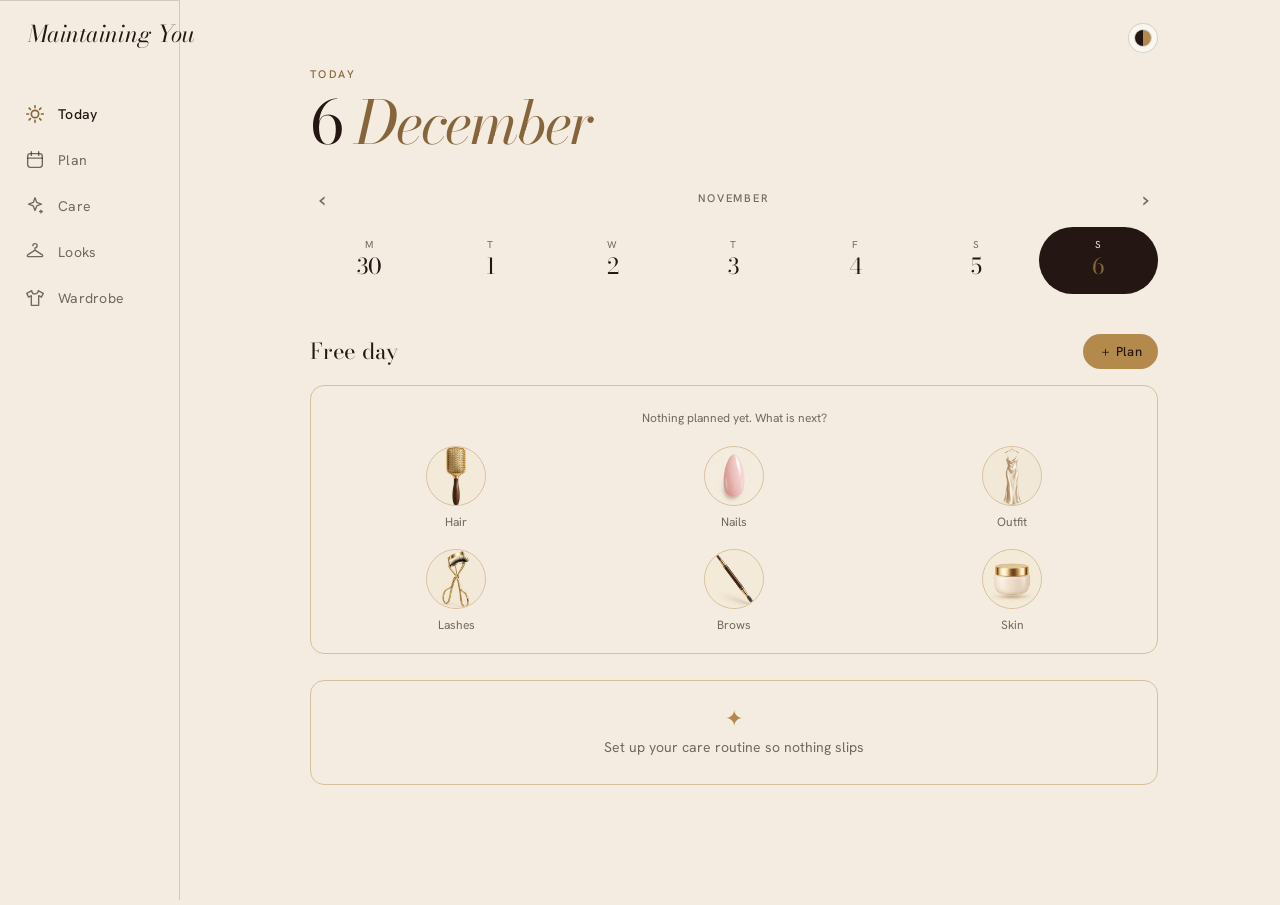
==== commit 42079101: "Generated glossy icons for care areas and plan types, round crops Co-Authored-By: Claude Sonnet 5.5 " ====
--- a/index.html
+++ b/index.html
@@ -20,6 +20,7 @@
 <script src="seed-pics.js"></script>
 <script src="seed-items.js"></script>
 <script src="seed-products.js"></script>
+<script src="icons-img.js"></script>
 <script src="app.js"></script>
 </body>
 </html>
--- a/styles.css
+++ b/styles.css
@@ -838,3 +838,23 @@
 .prodc img{object-fit:contain}
 .brand{font-size:23px;letter-spacing:-.01em}
 .brand-fixed{white-space:nowrap}
+
+/* header: more room above the name, a bit larger */
+@media(max-width:859px){
+  .brand-fixed{padding:40px 20px 0;font-size:27px;line-height:1.05}
+  .top{padding-top:40px;min-height:84px;align-items:center}
+  .brand{font-weight:500}
+}
+.repnote{display:flex;justify-content:space-between;align-items:center;gap:12px;padding:12px 14px;border-radius:var(--r);border:1px solid var(--gold-line)}
+.segc button{font-size:13px}
+
+/* generated photo icons (round) */
+.ticon.photo{flex:none;width:42px;height:42px;border-radius:50%;overflow:hidden;background:none!important;box-shadow:0 0 0 1px color-mix(in srgb,var(--gold) 40%,transparent),0 3px 8px -3px rgba(36,23,19,.35);display:block}
+.ticon.photo img{width:100%;height:100%;object-fit:cover;display:block;transform:scale(1.02)}
+.ringw .ticon.photo{width:38px;height:38px;box-shadow:none}
+.qpc{width:60px;height:60px;padding:0;overflow:hidden;background:none}
+.qpc .ticon.photo{width:100%;height:100%;box-shadow:none}
+.gart .gico .ticon.photo{width:112px;height:112px}
+.typeb .ticon.photo{width:36px;height:36px}
+.prodph .ticon.photo{width:52px;height:52px}
+.ticon.photo img{transform:scale(1.22)}
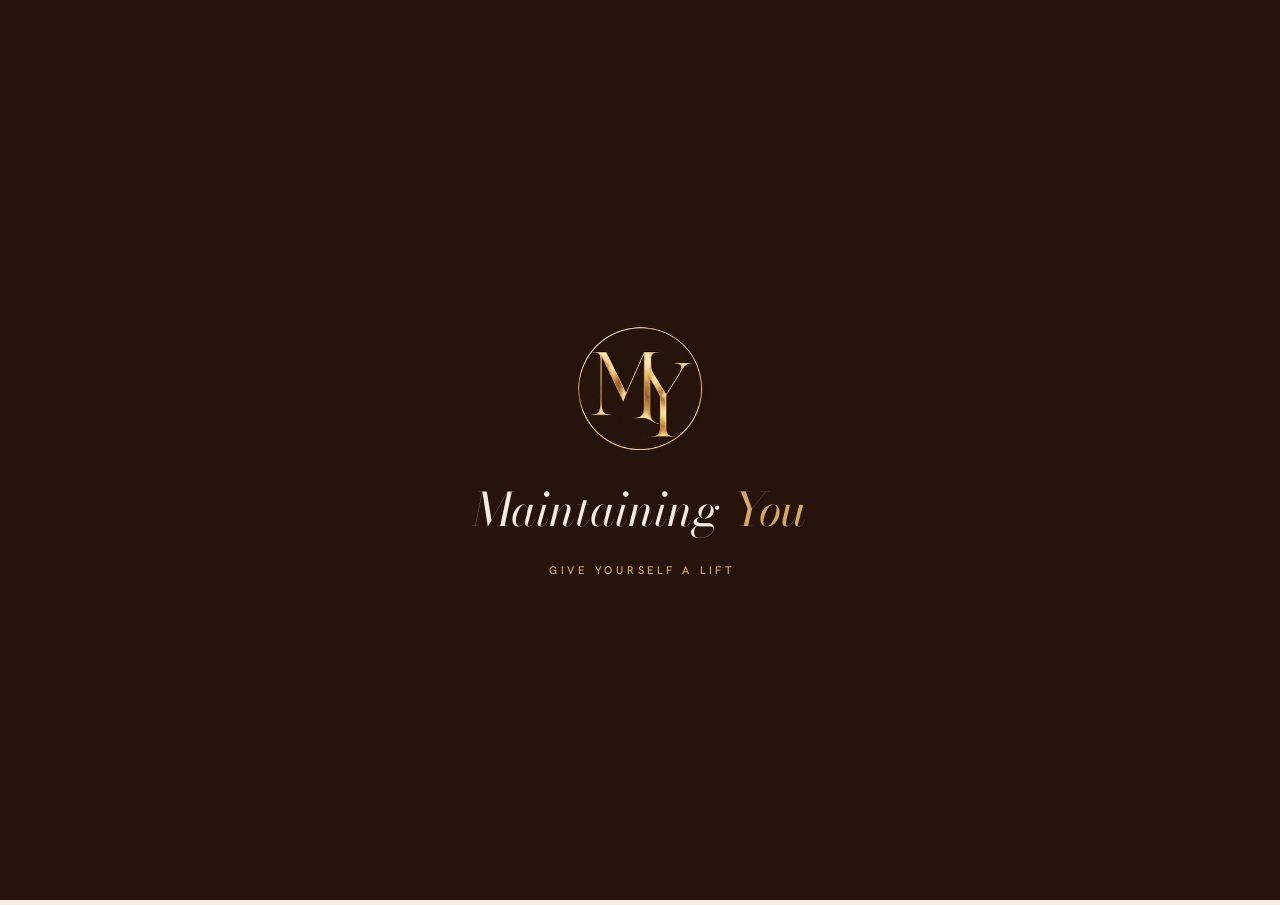
==== commit 9c5c9d0c: "Add start animation: logo, Maintaining from left, You from right Co-Authored-By: Claude Sonnet 5.5 <" ====
--- a/index.html
+++ b/index.html
@@ -17,6 +17,8 @@
 </head>
 <body>
 <div id="app"></div>
+<div id="splash" role="presentation"><img class="sw-medal" src="icons/medal.png" alt=""><div class="sw-name"><span class="sw-a">Maintaining</span><span class="sw-b">You</span></div><div class="sw-tag">Give yourself a lift</div></div>
+<script src="splash.js"></script>
 <script src="seed-pics.js"></script>
 <script src="seed-items.js"></script>
 <script src="seed-products.js"></script>
--- a/styles.css
+++ b/styles.css
@@ -858,3 +858,60 @@
 .typeb .ticon.photo{width:36px;height:36px}
 .prodph .ticon.photo{width:52px;height:52px}
 .ticon.photo img{transform:scale(1.22)}
+
+/* lips: lipstick, gloss, balm */
+.lipgrp{margin-top:10px}
+.lipgrp small{display:block;font-size:11px;letter-spacing:.12em;text-transform:uppercase;color:var(--muted);margin-bottom:8px}
+.nail.lip-gloss::after{left:20%;top:14%;width:26%;height:30%;border-radius:50%;transform:rotate(-18deg);background:linear-gradient(180deg,rgba(255,255,255,.95),rgba(255,255,255,0))}
+.nail.lip-balm{box-shadow:inset 0 0 0 3px rgba(255,255,255,.55),inset 0 -6px 10px rgba(0,0,0,.06),0 2px 4px rgba(36,23,19,.15)}
+.nail.lip-balm::after{display:none}
+.nail.lip-colour::after{display:none}
+.lipgrp .pick{align-items:flex-start}.lipgrp .pick figure{width:72px}
+
+/* plan card without own photo: show the generated icon whole, as a tile */
+.gart .gico{width:62%}
+.gart .gico .ticon.photo{width:100%;height:auto;aspect-ratio:1;border-radius:26px;box-shadow:0 14px 26px -12px rgba(0,0,0,.45),0 0 0 1px color-mix(in srgb,var(--gold) 45%,transparent)}
+.gart .gico .ticon.photo img{transform:none}
+.gallery.big .gart .ticon.photo img{position:static;inset:auto;width:100%;height:100%}
+
+/* arrange mode */
+.mvb{position:absolute;right:8px;top:8px;z-index:3;display:flex;gap:6px}
+.mv{width:36px;height:36px;border-radius:50%;background:rgba(246,237,231,.94);color:#241713;display:grid;place-items:center;font:400 24px/1 var(--body);box-shadow:0 2px 8px rgba(0,0,0,.3)}
+.mv:active{transform:scale(.92)}
+.gallery.big .gart .mv{backdrop-filter:blur(6px)}
+.picked{align-items:flex-start;gap:10px}
+.pk{position:relative;display:grid;gap:4px;justify-items:center}
+.pkb{display:flex;gap:4px}
+.pkb button{width:30px;height:28px;border-radius:999px;border:1px solid var(--line);font-size:18px;line-height:1;display:grid;place-items:center;color:var(--espresso)}
+.pkb button:disabled{opacity:.3}
+.cover{position:absolute;left:4px;top:4px;background:var(--gold);color:#241713;font-size:9px;font-weight:600;letter-spacing:.08em;text-transform:uppercase;padding:2px 6px;border-radius:99px}
+
+/* logo medallion in the header */
+.brand-fixed{display:flex;align-items:center;gap:10px}
+.medal{width:40px;height:40px;border-radius:50%;flex:none;box-shadow:0 2px 8px -2px rgba(36,23,19,.45)}
+@media(min-width:860px){.brand-fixed{padding:10px 8px}.medal{width:34px;height:34px}}
+
+/* medallion: dark disc on light themes, transparent gold on dark themes */
+.medal.g{display:none;box-shadow:none;border-radius:0}
+:root[data-mode=dark] .medal.d{display:none}
+:root[data-mode=dark] .medal.g{display:block}
+/* leave room for the viewer's own top bar on phones */
+@media(max-width:859px){
+  .brand-fixed{padding-top:74px}
+  .top{padding-top:74px;min-height:118px}
+}
+
+/* ===== start animation ===== */
+#splash{position:fixed;inset:0;z-index:200;background:#25130c;display:grid;place-content:center;justify-items:center;gap:28px;padding:24px;overflow:hidden;transition:opacity .45s ease}
+#splash.out{opacity:0;pointer-events:none}
+#splash .sw-medal{width:132px;height:132px;border-radius:50%;opacity:0;transform:scale(.92)}
+#splash .sw-name{display:flex;gap:.28em;white-space:nowrap;font:italic 400 clamp(34px,11vw,46px)/1.15 "Bodoni Moda",Didot,serif;color:#f5ebdf}
+#splash .sw-a{--x:-56px;opacity:0;transform:translateX(var(--x))}
+#splash .sw-b{--x:56px;color:#d7a862;opacity:0;transform:translateX(var(--x))}
+#splash .sw-tag{font:500 11px "Hanken Grotesk",system-ui,sans-serif;letter-spacing:.34em;padding-left:.34em;color:#d7a862;text-transform:uppercase}
+#splash.go .sw-medal{animation:swm .55s cubic-bezier(.2,.8,.2,1) both}
+#splash.go .sw-a{animation:swa .7s cubic-bezier(.2,.8,.2,1) .3s both}
+#splash.go .sw-b{animation:swa .7s cubic-bezier(.2,.8,.2,1) .38s both}
+@keyframes swm{from{opacity:0;transform:scale(.92)}to{opacity:1;transform:none}}
+@keyframes swa{from{opacity:0;transform:translateX(var(--x))}to{opacity:1;transform:none}}
+@media(prefers-reduced-motion:reduce){#splash .sw-medal,#splash .sw-a,#splash .sw-b{opacity:1!important;transform:none!important;animation:none!important}}
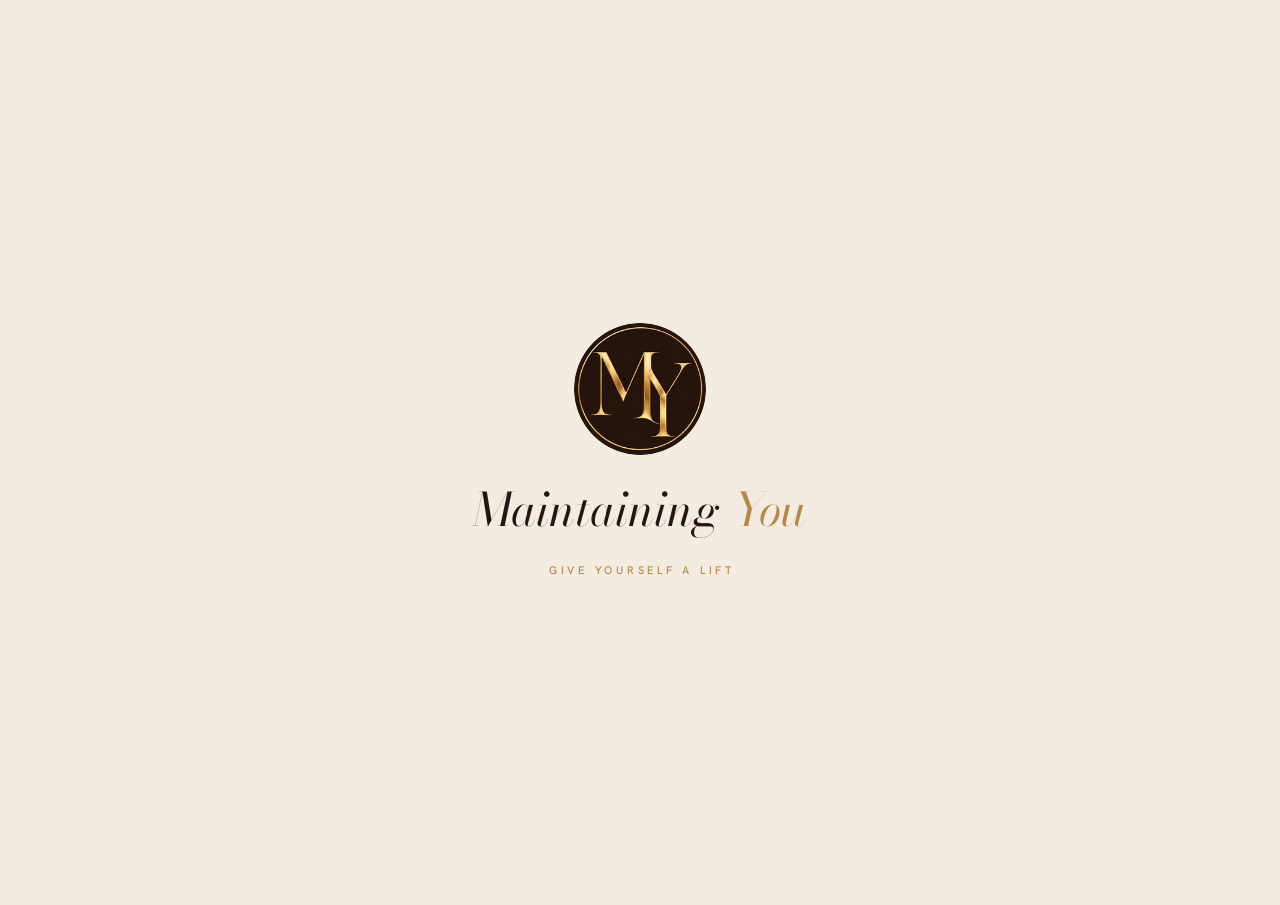
==== commit bca06980: "Splash follows the chosen app theme Co-Authored-By: Claude Sonnet 5.5 <noreply@anthropic.com> Claude" ====
--- a/index.html
+++ b/index.html
@@ -17,7 +17,7 @@
 </head>
 <body>
 <div id="app"></div>
-<div id="splash" role="presentation"><img class="sw-medal" src="icons/medal.png" alt=""><div class="sw-name"><span class="sw-a">Maintaining</span><span class="sw-b">You</span></div><div class="sw-tag">Give yourself a lift</div></div>
+<div id="splash" role="presentation"><img class="sw-medal d" src="icons/medal.png" alt=""><img class="sw-medal g" src="icons/medal-gold.png" alt=""><div class="sw-name"><span class="sw-a">Maintaining</span><span class="sw-b">You</span></div><div class="sw-tag">Give yourself a lift</div></div>
 <script src="splash.js"></script>
 <script src="seed-pics.js"></script>
 <script src="seed-items.js"></script>
--- a/styles.css
+++ b/styles.css
@@ -905,13 +905,17 @@
 #splash{position:fixed;inset:0;z-index:200;background:#25130c;display:grid;place-content:center;justify-items:center;gap:28px;padding:24px;overflow:hidden;transition:opacity .45s ease}
 #splash.out{opacity:0;pointer-events:none}
 #splash .sw-medal{width:132px;height:132px;border-radius:50%;opacity:0;transform:scale(.92)}
-#splash .sw-name{display:flex;gap:.28em;white-space:nowrap;font:italic 400 clamp(34px,11vw,46px)/1.15 "Bodoni Moda",Didot,serif;color:#f5ebdf}
+#splash .sw-name{display:flex;gap:.28em;white-space:nowrap;font:italic 400 clamp(34px,11vw,46px)/1.15 "Bodoni Moda",Didot,serif;color:var(--sp-ink,#f5ebdf)}
 #splash .sw-a{--x:-56px;opacity:0;transform:translateX(var(--x))}
-#splash .sw-b{--x:56px;color:#d7a862;opacity:0;transform:translateX(var(--x))}
-#splash .sw-tag{font:500 11px "Hanken Grotesk",system-ui,sans-serif;letter-spacing:.34em;padding-left:.34em;color:#d7a862;text-transform:uppercase}
+#splash .sw-b{--x:56px;color:var(--sp-ac,#d7a862);opacity:0;transform:translateX(var(--x))}
+#splash .sw-tag{font:500 11px "Hanken Grotesk",system-ui,sans-serif;letter-spacing:.34em;padding-left:.34em;color:var(--sp-ac,#d7a862);text-transform:uppercase}
 #splash.go .sw-medal{animation:swm .55s cubic-bezier(.2,.8,.2,1) both}
 #splash.go .sw-a{animation:swa .7s cubic-bezier(.2,.8,.2,1) .3s both}
 #splash.go .sw-b{animation:swa .7s cubic-bezier(.2,.8,.2,1) .38s both}
 @keyframes swm{from{opacity:0;transform:scale(.92)}to{opacity:1;transform:none}}
 @keyframes swa{from{opacity:0;transform:translateX(var(--x))}to{opacity:1;transform:none}}
 @media(prefers-reduced-motion:reduce){#splash .sw-medal,#splash .sw-a,#splash .sw-b{opacity:1!important;transform:none!important;animation:none!important}}
+
+#splash .sw-medal.g{display:none;position:absolute}
+#splash.dark .sw-medal.d{display:none}
+#splash.dark .sw-medal.g{display:block;position:static}
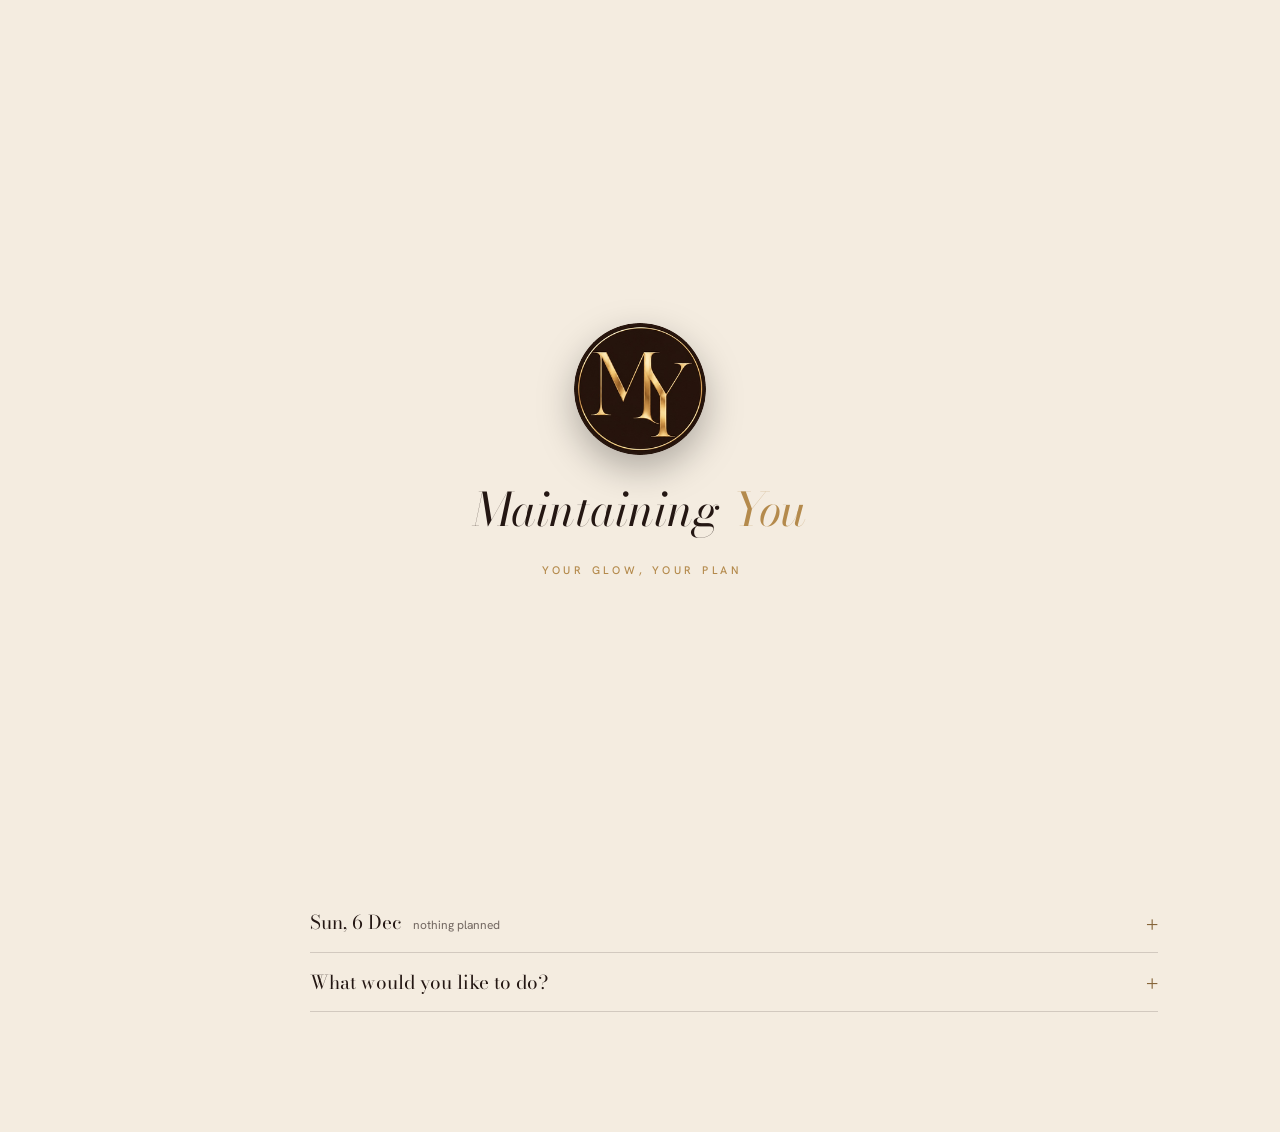
==== commit 51c0ef94: "Create model pictures in the app via the viewer's Higgsfield connector (with fallback) Co-Authored-B" ====
--- a/index.html
+++ b/index.html
@@ -23,6 +23,7 @@
 <script src="seed-items.js"></script>
 <script src="seed-products.js"></script>
 <script src="icons-img.js"></script>
+<script src="models-img.js"></script>
 <script src="app.js"></script>
 </body>
 </html>
--- a/styles.css
+++ b/styles.css
@@ -908,14 +908,190 @@
 #splash .sw-name{display:flex;gap:.28em;white-space:nowrap;font:italic 400 clamp(34px,11vw,46px)/1.15 "Bodoni Moda",Didot,serif;color:var(--sp-ink,#f5ebdf)}
 #splash .sw-a{--x:-56px;opacity:0;transform:translateX(var(--x))}
 #splash .sw-b{--x:56px;color:var(--sp-ac,#d7a862);opacity:0;transform:translateX(var(--x))}
-#splash .sw-tag{font:500 11px "Hanken Grotesk",system-ui,sans-serif;letter-spacing:.34em;padding-left:.34em;color:var(--sp-ac,#d7a862);text-transform:uppercase}
-#splash.go .sw-medal{animation:swm .55s cubic-bezier(.2,.8,.2,1) both}
-#splash.go .sw-a{animation:swa .7s cubic-bezier(.2,.8,.2,1) .3s both}
-#splash.go .sw-b{animation:swa .7s cubic-bezier(.2,.8,.2,1) .38s both}
-@keyframes swm{from{opacity:0;transform:scale(.92)}to{opacity:1;transform:none}}
+#splash .sw-tag{text-align:center;max-width:300px;line-height:1.7;font:500 11px "Hanken Grotesk",system-ui,sans-serif;letter-spacing:.34em;padding-left:.34em;color:var(--sp-ac,#d7a862);text-transform:uppercase}
+#splash.go .sw-medal{animation:swm 1s cubic-bezier(.2,.8,.2,1) both,swf 3.4s ease-in-out 1s infinite;will-change:transform;filter:drop-shadow(0 14px 18px rgba(0,0,0,.28))}
+#splash.go .sw-a{animation:swa 1.25s cubic-bezier(.2,.7,.2,1) .7s both}
+#splash.go .sw-b{animation:swa 1.25s cubic-bezier(.2,.7,.2,1) .85s both}
+@keyframes swm{from{opacity:0;transform:translateY(22px) scale(.9)}to{opacity:1;transform:translateY(0) scale(1)}}
+@keyframes swf{0%,100%{transform:translateY(0)}50%{transform:translateY(-9px)}}
 @keyframes swa{from{opacity:0;transform:translateX(var(--x))}to{opacity:1;transform:none}}
 @media(prefers-reduced-motion:reduce){#splash .sw-medal,#splash .sw-a,#splash .sw-b{opacity:1!important;transform:none!important;animation:none!important}}
 
 #splash .sw-medal.g{display:none;position:absolute}
 #splash.dark .sw-medal.d{display:none}
 #splash.dark .sw-medal.g{display:block;position:static}
+
+/* looks page v4 */
+.lk-grid{display:grid;grid-template-columns:1fr 1fr;gap:30px 14px;align-items:start}
+@media(min-width:860px){.lk-grid{grid-template-columns:repeat(3,1fr)}}
+.lk-open{display:block;width:100%;text-align:left}
+.lk-img{aspect-ratio:4/5;border-radius:var(--r);overflow:hidden;background:var(--card);border:1px solid var(--line);display:grid;gap:3px;position:relative}
+.lk-img.ph{border:0;background:var(--blush)}
+.lk-img img{width:100%;height:100%;object-fit:cover;display:block;min-height:0}
+.lk-img.ph.n1{grid-template-columns:1fr}
+.lk-img.ph.n2{grid-template-columns:1fr 1fr}
+.lk-img.ph.n3{grid-template-columns:1.4fr 1fr;grid-template-rows:1fr 1fr}.lk-img.ph.n3 img:first-child{grid-row:1/3}
+.lk-img.ph.n4{grid-template-columns:1fr 1fr;grid-template-rows:1fr 1fr}
+.lk-img.pc{padding:12px;gap:8px;place-items:center}
+.lk-img.pc.n1{grid-template-columns:1fr}
+.lk-img.pc.n2{grid-template-columns:1fr 1fr}
+.lk-img.pc.n3,.lk-img.pc.n4{grid-template-columns:1fr 1fr;grid-template-rows:1fr 1fr}
+.lk-img.pc.n5,.lk-img.pc.n6{grid-template-columns:1fr 1fr;grid-template-rows:repeat(3,1fr)}
+.lk-p{width:100%;height:100%;min-height:0;display:grid;place-items:center;border-radius:12px;overflow:hidden}
+.lk-p svg{width:100%;height:100%;filter:drop-shadow(0 5px 7px rgba(0,0,0,.2))}
+.lk-p img{border-radius:12px}
+.lk-empty{place-items:center;color:var(--muted);font:500 10px "Hanken Grotesk",sans-serif;letter-spacing:.2em;text-transform:uppercase}
+.lk-row{display:flex;align-items:flex-start;justify-content:space-between;gap:6px;margin-top:12px}
+.lk-t{min-width:0}.lk-t .lname{overflow-wrap:anywhere}
+.lk-act{display:flex;gap:0;flex:none;margin:-4px -6px 0 0}
+.lk-meta{display:flex;flex-wrap:wrap;gap:4px 12px;margin-top:8px;font-size:12px;color:var(--muted)}
+.lk-c{display:inline-flex;align-items:center;gap:6px;white-space:nowrap}
+.lk-c i{width:9px;height:9px;border-radius:50%;box-shadow:0 0 0 1px var(--line)}
+.lk-c i.lp{border-radius:50% 50% 50% 50%/40% 40% 60% 60%}
+.lk-open{padding:0;margin:0;border:0;background:none}
+.lk-img.pc.n3 .lk-p:last-child,.lk-img.pc.n5 .lk-p:last-child{grid-column:1/3}
+.lk-meta{gap:3px 10px;font-size:11.5px}
+.lk-grid{margin-top:22px}
+
+/* ---------- metallic gold v1: same gold as the logo monogram, in every theme ---------- */
+:root{
+  --g-hi:color-mix(in srgb,var(--gold) 52%,#fff7e0);
+  --g-lo:color-mix(in srgb,var(--gold) 76%,#5a3a14);
+  --goldgrad:linear-gradient(155deg,var(--g-hi) 0%,var(--gold) 36%,var(--g-lo) 68%,color-mix(in srgb,var(--gold) 88%,#fff) 100%);
+  --goldglow:color-mix(in srgb,var(--gold) 58%,transparent);
+  --lift:inset 0 1px 0 rgba(255,255,255,.55),inset 0 -1px 0 rgba(60,32,8,.28),0 8px 18px -8px var(--goldglow),0 2px 4px rgba(0,0,0,.14);
+}
+:root .btn:not(.ghost),:root .roundbtn:not(.ghost),:root .fab,:root .snapcta-i,:root .streak,:root .snapbtn.gold,:root .sfav,:root .cd.sel,:root .wd.sel,:root .segb.on:nth-child(2),:root .badge.on .bi,:root .pic-tile.on .check,:root .ptile.on .check,:root .pic-tile .new,:root .cover,:root .selbar{
+  background-image:var(--goldgrad)!important;background-color:var(--gold);text-shadow:0 1px 0 rgba(255,255,255,.28)}
+:root .btn:not(.ghost),:root .roundbtn:not(.ghost),:root .fab,:root .snapcta-i,:root .snapbtn.gold{box-shadow:var(--lift)}
+:root .btn:not(.ghost):active,:root .roundbtn:not(.ghost):active{box-shadow:inset 0 2px 4px rgba(60,32,8,.35),0 2px 6px -2px var(--goldglow)}
+:root .selbar .btn{background-image:none!important;background:#241713}
+/* gold text on headings accent */
+.page-title em,.dayhead em,h1 em,h2 em{background:var(--goldgrad);-webkit-background-clip:text;background-clip:text;-webkit-text-fill-color:transparent;color:transparent;padding-right:.06em}
+/* nav indicator and progress */
+.nav button[aria-current=page]::before{background:var(--goldgrad);height:3px;border-radius:0 0 3px 3px;box-shadow:0 2px 8px var(--goldglow)}
+.ringw{background:conic-gradient(var(--g-hi),var(--gold) calc(var(--p) * .5%),var(--g-lo) calc(var(--p) * 1%),color-mix(in srgb,var(--espresso) 12%,transparent) 0)}
+.ringw.over{background:conic-gradient(#a4462b 0 100%)}
+.linkbtn{border-bottom-color:var(--gold)}
+/* depth on cards: soft light edge on top, shadow below, so surfaces lift off the page */
+.gcard,.card,.prodc,.lk-img,.rcard,.fold,.tile,.item,.blank,.snapcard,.scard{box-shadow:inset 0 1px 0 rgba(255,255,255,.5),0 1px 2px rgba(40,24,10,.08),0 12px 26px -16px rgba(40,24,10,.38)}
+:root[data-mode=dark] .gcard,:root[data-mode=dark] .card,:root[data-mode=dark] .prodc,:root[data-mode=dark] .lk-img,:root[data-mode=dark] .rcard,:root[data-mode=dark] .fold,:root[data-mode=dark] .tile,:root[data-mode=dark] .item,:root[data-mode=dark] .blank{box-shadow:inset 0 1px 0 rgba(255,255,255,.07),0 0 0 1px color-mix(in srgb,var(--gold) 14%,transparent),0 14px 28px -14px rgba(0,0,0,.8)}
+.gcard,.lk-img,.prodc{border-color:color-mix(in srgb,var(--gold) 26%,var(--line))}
+:root .cd.sel,:root .cd.sel *,:root .wd.sel,:root .wd.sel *{color:#241713!important;text-shadow:none}
+:root .cd.sel .dots i{background:#241713}
+
+/* home */
+.hm-ic{width:52px;height:52px;border-radius:50%;display:grid;place-items:center;color:#241713;background-image:var(--goldgrad);background-color:var(--gold);box-shadow:var(--lift);flex:none}
+.hm-today{display:flex;align-items:center;gap:16px;width:100%;margin-top:22px;padding:18px;border-radius:20px;text-align:left;background:var(--card);border:1px solid color-mix(in srgb,var(--gold) 30%,var(--line));box-shadow:inset 0 1px 0 rgba(255,255,255,.5),0 12px 26px -16px rgba(40,24,10,.4)}
+.hm-t{flex:1;min-width:0;display:grid;gap:3px}
+.hm-t b{font:400 24px/1.1 var(--display)}
+.hm-t small,.hm-tile small{font-size:12.5px;color:var(--muted);line-height:1.35}
+.hm-go{font-size:26px;color:var(--goldtxt)}
+.hm-grid{display:grid;grid-template-columns:1fr 1fr;gap:14px;margin-top:14px}
+.hm-tile{display:grid;gap:6px;align-content:start;justify-items:start;text-align:left;padding:18px 16px 18px;border-radius:20px;background:var(--card);border:1px solid color-mix(in srgb,var(--gold) 24%,var(--line));box-shadow:inset 0 1px 0 rgba(255,255,255,.5),0 12px 26px -16px rgba(40,24,10,.4);min-height:158px;transition:transform .2s}
+.hm-tile:active,.hm-today:active{transform:scale(.97)}
+.hm-tile .hm-ic{margin-bottom:8px}
+.hm-tile b{font:400 19px/1.15 var(--display)}
+.hm-tile:last-child:nth-child(odd){grid-column:1/3;min-height:0}
+:root[data-mode=dark] .hm-today,:root[data-mode=dark] .hm-tile{box-shadow:inset 0 1px 0 rgba(255,255,255,.07),0 14px 28px -14px rgba(0,0,0,.8)}
+.nav button{font-size:10.5px!important}
+.fold{box-shadow:none!important}
+.plannedl{display:block;text-align:left;font-size:13px;color:var(--goldtxt);font-weight:500;padding:2px 0}
+.catwrap{display:flex;align-items:center;gap:10px}
+.catwrap .catrow{flex:1;min-width:0;overflow-x:auto;flex-wrap:nowrap;scrollbar-width:none}
+.catwrap .catrow::-webkit-scrollbar{display:none}
+.catwrap .catrow .chip{flex:none}
+.catplan{flex:none;white-space:nowrap}
+.catplan{margin-top:8px}
+/* one shared photo background for all garments (matches the cut-out pictures) */
+.item .pic,.tile .tp,.gart,.accbody .item .pic,.gart .gboard .board{background:#e9dfd3}
+/* planned look: hair/nails/scent travel with the outfit */
+.gpics{position:absolute;left:12px;top:12px;z-index:3;display:flex;gap:6px}
+.gpics img{width:40px;height:40px;border-radius:50%;object-fit:cover;border:2px solid var(--milk);box-shadow:0 4px 10px rgba(0,0,0,.25)}
+.gcap .gbl{font-size:11.5px;line-height:1.35}
+.lksum{display:flex;align-items:center;gap:14px;flex-wrap:wrap;margin-top:12px}
+.lksum .gpics{position:static}
+.lksum .beauty-strip{margin:0;justify-content:flex-start;gap:12px}
+/* plan card: whole look at a glance (outfit pieces + hair + nails) */
+.gcomp{position:absolute;inset:12px 12px 78px;display:grid;grid-template-columns:1.2fr 1fr;gap:8px;z-index:1}
+.gcomp.solo{grid-template-columns:1fr}
+.gc-o{display:grid;gap:6px;min-height:0;background:#e9dfd3;border-radius:14px;padding:8px;place-items:center}
+.gc-o.n1{grid-template-columns:1fr}
+.gc-o.n2{grid-template-rows:1fr 1fr}
+.gc-o.n3,.gc-o.n4{grid-template-columns:1fr 1fr;grid-template-rows:1fr 1fr}
+.gc-o.n5,.gc-o.n6{grid-template-columns:1fr 1fr;grid-template-rows:repeat(3,1fr)}
+.gc-o.ph{padding:0;overflow:hidden;gap:3px}
+.gc-o.ph img{width:100%;height:100%;object-fit:cover}
+.gc-p{display:grid;place-items:center;width:100%;height:100%;min-height:0}
+.gc-p svg{width:100%;height:100%;filter:drop-shadow(0 3px 5px rgba(0,0,0,.2))}
+.gc-p img{width:100%;height:100%;object-fit:contain;position:static!important;border-radius:6px}
+.gc-r{display:grid;gap:8px;min-height:0;grid-template-rows:1fr}
+.gc-r.n2{grid-template-rows:1fr 1fr}
+.gc-r.n0{display:none}
+.gc-t{position:relative;display:block;border-radius:14px;overflow:hidden;min-height:0;background:#e9dfd3}
+.gc-t img{position:absolute!important;inset:0;width:100%;height:100%;object-fit:cover}
+.gc-t small{position:absolute;left:0;right:0;bottom:0;padding:14px 8px 6px;font-size:10px;letter-spacing:.04em;color:#fff;background:linear-gradient(transparent,rgba(20,12,9,.72));text-align:left;white-space:nowrap;overflow:hidden;text-overflow:ellipsis}
+.gc-t.swt{display:grid;place-items:center}
+.gc-t.swt .nail{width:34px;height:48px;margin-bottom:10px}
+.gc-t.txt{display:grid;align-content:center;justify-items:center;text-align:center;padding:8px}
+.gc-t.txt b{font:400 17px/1.15 var(--display);color:var(--espresso)}
+.gc-t.txt small{position:static;background:none;color:var(--muted);padding:2px 0 0}
+.gc-t.swt small{color:#fff}
+.gallery.big .gart.plain .gcomp+.gx,.gallery.big .gart .gcomp~.gcap{z-index:3}
+.gc-o.n3 .gc-p:first-child{grid-row:1/3}
+.gc-o.n3{grid-template-columns:1.1fr 1fr}
+/* v2: structured plan card, outfit row on top, hair + nails row below */
+.gcomp{grid-template-columns:1fr;grid-template-rows:minmax(0,1.55fr) minmax(0,1fr);gap:8px}
+.gcomp.solo{grid-template-rows:1fr}
+.gcomp.nt{grid-template-rows:1fr}
+.gc-o,.gc-o.n1,.gc-o.n2,.gc-o.n3,.gc-o.n4,.gc-o.n5,.gc-o.n6{display:grid;grid-auto-flow:row;grid-template-rows:1fr;gap:4px;padding:8px 6px;background:#e9dfd3;border-radius:14px;place-items:center;align-items:stretch}
+.gc-o.n1{grid-template-columns:1fr}
+.gc-o.n2{grid-template-columns:1fr 1fr}
+.gc-o.n3{grid-template-columns:1fr 1fr 1fr}
+.gc-o.n4{grid-template-columns:repeat(4,1fr)}
+.gc-o.n5,.gc-o.n6{grid-template-columns:repeat(3,1fr);grid-template-rows:1fr 1fr}
+.gc-o.n3 .gc-p:first-child{grid-row:auto}
+.gc-p{width:100%;height:100%;min-height:0;display:grid;place-items:center}
+.gc-p img,.gc-p svg{width:100%;height:100%;object-fit:contain}
+.gc-r,.gc-r.n1,.gc-r.n2{display:grid;grid-template-rows:1fr;grid-auto-flow:column;grid-auto-columns:1fr;gap:8px}
+.gc-r.n0{display:none}
+/* v2 fix: every piece stays inside its cell */
+.gc-o{overflow:hidden;min-height:0}
+.gc-p{overflow:hidden;min-height:0}
+.gc-p img,.gc-p svg{max-height:100%;max-width:100%;width:auto;height:auto;margin:auto;object-fit:contain}
+.gc-p svg{height:100%;width:100%}
+/* lookbook sheet: model on the left, every piece with its name on the right */
+.ls{display:grid;grid-template-columns:42% 1fr;gap:12px;background:#e9dfd3;border-radius:var(--r);padding:12px;align-items:start}
+.ls-m{position:sticky;top:12px;aspect-ratio:3/5;border-radius:12px;overflow:hidden;display:grid;place-items:center;background:color-mix(in srgb,#fff 35%,#e9dfd3);border:1px dashed color-mix(in srgb,var(--gold) 45%,transparent)}
+.ls-m.has{border:0;background:none}
+.ls-m img{width:100%;height:100%;object-fit:cover;object-position:top}
+.ls-ph{display:grid;justify-items:center;gap:6px;color:#8a7260}
+.ls-ph svg{width:44px;height:88px;fill:currentColor;opacity:.4}
+.ls-ph small,.ls-p small{font-size:9px;letter-spacing:.16em;text-transform:uppercase;opacity:.7;display:block}
+.ls-g{display:grid;grid-template-columns:1fr 1fr;gap:10px 8px}
+.ls-p{margin:0;display:grid;gap:4px;text-align:center}
+.ls-i{aspect-ratio:1;display:grid;place-items:center;border-radius:10px;overflow:hidden}
+.ls-i svg{width:100%;height:100%;filter:drop-shadow(0 3px 5px rgba(0,0,0,.18))}
+.ls-i img{width:100%;height:100%;object-fit:contain}
+.ls-i.ph{background:#e9dfd3}.ls-i.ph img{object-fit:cover}
+.ls-i .nail{width:26px;height:38px}
+.ls-i .ls-tx{font:400 15px/1.2 var(--display);color:#3a2a22;padding:6px}
+.ls-p figcaption{font-size:10.5px;line-height:1.25;color:#3a2a22;letter-spacing:.03em;text-transform:uppercase;overflow-wrap:anywhere}
+.ls.sm .ls-p figcaption{font-size:9.5px}
+.lk-img+.ls,.lk-open .ls{border:1px solid color-mix(in srgb,var(--gold) 22%,var(--line))}
+.lk-grid{grid-template-columns:1fr}
+@media(min-width:700px){.lk-grid{grid-template-columns:1fr 1fr}}
+.builder .pv .ls{width:100%}
+.ls{align-items:stretch}
+.ls-m{position:static;aspect-ratio:auto;min-height:300px;align-self:stretch}
+.ls-m.has{min-height:0}
+.ls-m.has img{height:auto;object-fit:contain;object-position:top;border-radius:12px}
+.ls-m.has{display:block;align-self:start;background:none}
+.ls-m.has img{width:100%;height:auto;display:block}
+.ls-sw{display:flex;gap:4px;margin-top:8px;flex-wrap:wrap}
+.ls-sw span{font-size:10px;letter-spacing:.06em;text-transform:uppercase;padding:5px 9px;border-radius:99px;border:1px solid color-mix(in srgb,var(--gold) 45%,transparent);color:#3a2a22;background:transparent}
+.ls-sw span[aria-pressed=true]{background:var(--goldgrad);background-color:var(--gold);color:#241713;border-color:transparent}
+.ls-sw span{cursor:pointer}
+.ls-ph{cursor:pointer;text-align:center}
+.ls-ph .ls-sub{opacity:.55;text-transform:none;letter-spacing:.02em;font-size:10px}
+.ls-ph small:first-of-type{color:#3a2a22;opacity:1;font-weight:600}
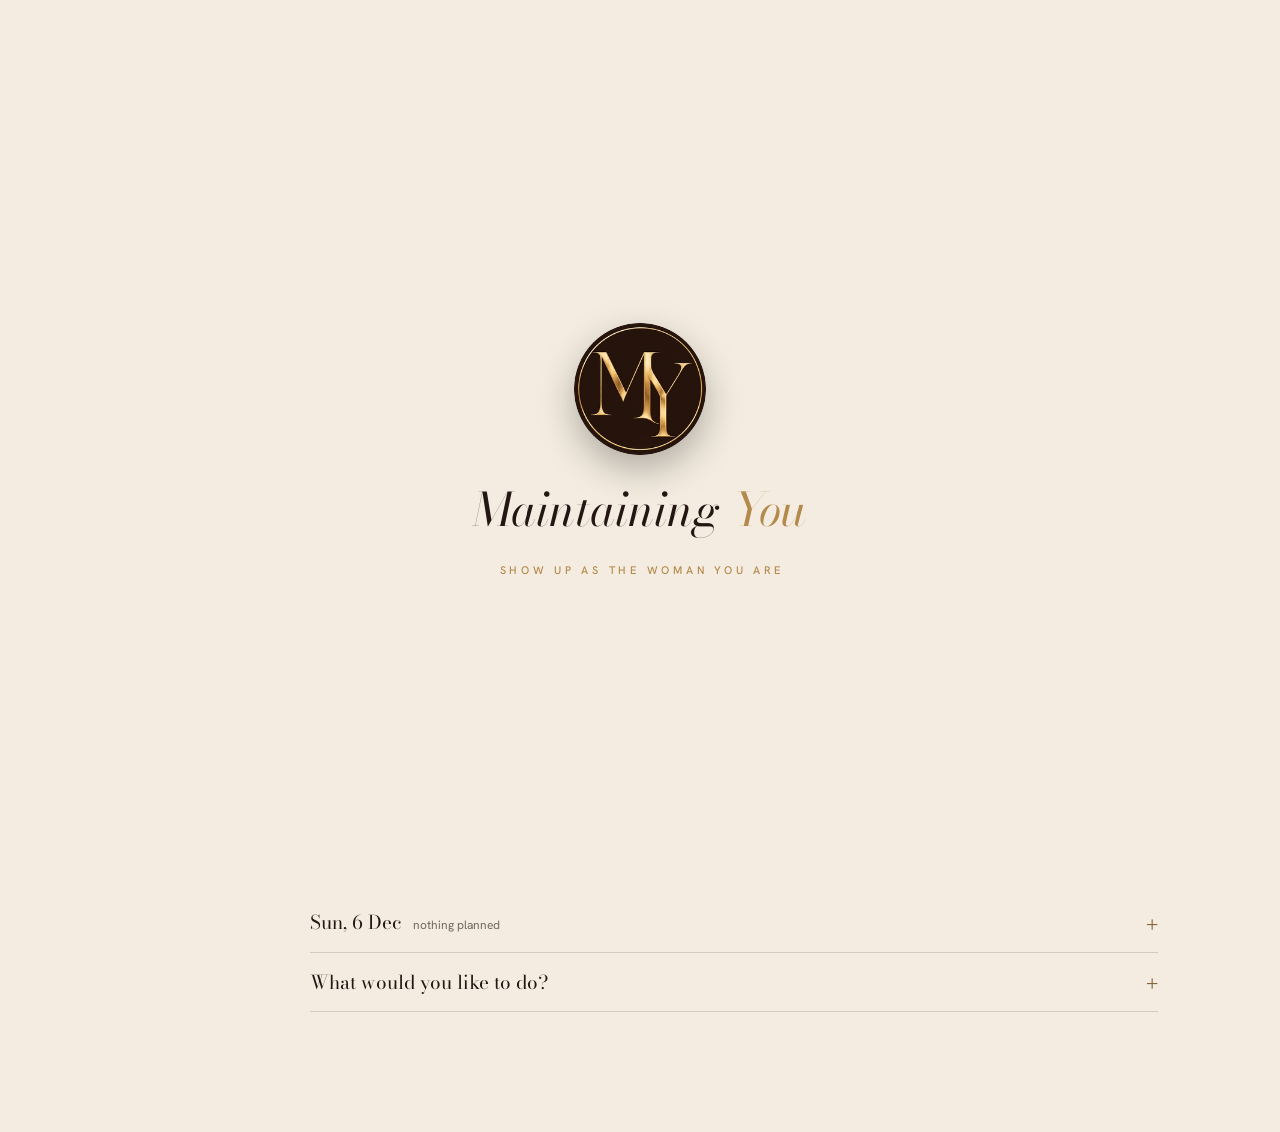
==== commit c21254ae: "Revert "Create model pictures in the app via the viewer's Higgsfield connector (with fallback)" This" ====
--- a/index.html
+++ b/index.html
@@ -23,7 +23,6 @@
 <script src="seed-items.js"></script>
 <script src="seed-products.js"></script>
 <script src="icons-img.js"></script>
-<script src="models-img.js"></script>
 <script src="app.js"></script>
 </body>
 </html>
--- a/styles.css
+++ b/styles.css
@@ -1092,6 +1092,3 @@
 .ls-sw span{font-size:10px;letter-spacing:.06em;text-transform:uppercase;padding:5px 9px;border-radius:99px;border:1px solid color-mix(in srgb,var(--gold) 45%,transparent);color:#3a2a22;background:transparent}
 .ls-sw span[aria-pressed=true]{background:var(--goldgrad);background-color:var(--gold);color:#241713;border-color:transparent}
 .ls-sw span{cursor:pointer}
-.ls-ph{cursor:pointer;text-align:center}
-.ls-ph .ls-sub{opacity:.55;text-transform:none;letter-spacing:.02em;font-size:10px}
-.ls-ph small:first-of-type{color:#3a2a22;opacity:1;font-weight:600}
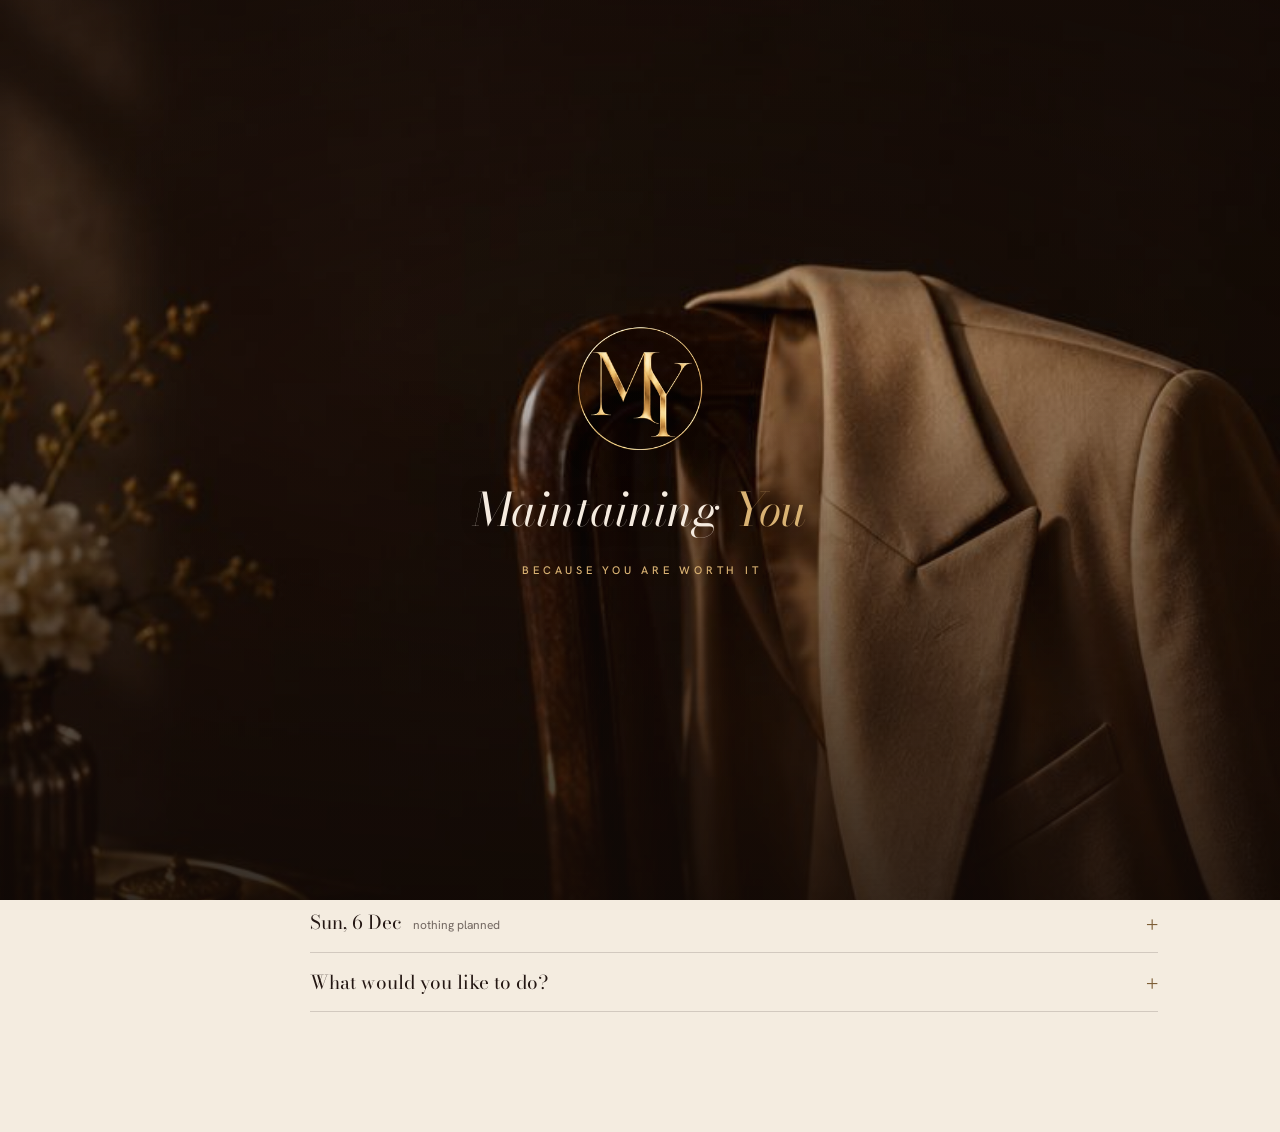
==== commit 2702cf07: "Start screen: luxury photo backgrounds (Higgsfield), random per launch Co-Authored-By: Claude Sonnet" ====
--- a/index.html
+++ b/index.html
@@ -18,6 +18,7 @@
 <body>
 <div id="app"></div>
 <div id="splash" role="presentation"><img class="sw-medal d" src="icons/medal.png" alt=""><img class="sw-medal g" src="icons/medal-gold.png" alt=""><div class="sw-name"><span class="sw-a">Maintaining</span><span class="sw-b">You</span></div><div class="sw-tag">Give yourself a lift</div></div>
+<script src="splash-bg.js"></script>
 <script src="splash.js"></script>
 <script src="seed-pics.js"></script>
 <script src="seed-items.js"></script>
--- a/styles.css
+++ b/styles.css
@@ -1060,35 +1060,40 @@
 .gc-p{overflow:hidden;min-height:0}
 .gc-p img,.gc-p svg{max-height:100%;max-width:100%;width:auto;height:auto;margin:auto;object-fit:contain}
 .gc-p svg{height:100%;width:100%}
-/* lookbook sheet: model on the left, every piece with its name on the right */
-.ls{display:grid;grid-template-columns:42% 1fr;gap:12px;background:#e9dfd3;border-radius:var(--r);padding:12px;align-items:start}
-.ls-m{position:sticky;top:12px;aspect-ratio:3/5;border-radius:12px;overflow:hidden;display:grid;place-items:center;background:color-mix(in srgb,#fff 35%,#e9dfd3);border:1px dashed color-mix(in srgb,var(--gold) 45%,transparent)}
-.ls-m.has{border:0;background:none}
-.ls-m img{width:100%;height:100%;object-fit:cover;object-position:top}
-.ls-ph{display:grid;justify-items:center;gap:6px;color:#8a7260}
-.ls-ph svg{width:44px;height:88px;fill:currentColor;opacity:.4}
-.ls-ph small,.ls-p small{font-size:9px;letter-spacing:.16em;text-transform:uppercase;opacity:.7;display:block}
-.ls-g{display:grid;grid-template-columns:1fr 1fr;gap:10px 8px}
-.ls-p{margin:0;display:grid;gap:4px;text-align:center}
-.ls-i{aspect-ratio:1;display:grid;place-items:center;border-radius:10px;overflow:hidden}
-.ls-i svg{width:100%;height:100%;filter:drop-shadow(0 3px 5px rgba(0,0,0,.18))}
-.ls-i img{width:100%;height:100%;object-fit:contain}
-.ls-i.ph{background:#e9dfd3}.ls-i.ph img{object-fit:cover}
-.ls-i .nail{width:26px;height:38px}
-.ls-i .ls-tx{font:400 15px/1.2 var(--display);color:#3a2a22;padding:6px}
-.ls-p figcaption{font-size:10.5px;line-height:1.25;color:#3a2a22;letter-spacing:.03em;text-transform:uppercase;overflow-wrap:anywhere}
-.ls.sm .ls-p figcaption{font-size:9.5px}
-.lk-img+.ls,.lk-open .ls{border:1px solid color-mix(in srgb,var(--gold) 22%,var(--line))}
-.lk-grid{grid-template-columns:1fr}
-@media(min-width:700px){.lk-grid{grid-template-columns:1fr 1fr}}
-.builder .pv .ls{width:100%}
-.ls{align-items:stretch}
-.ls-m{position:static;aspect-ratio:auto;min-height:300px;align-self:stretch}
-.ls-m.has{min-height:0}
-.ls-m.has img{height:auto;object-fit:contain;object-position:top;border-radius:12px}
-.ls-m.has{display:block;align-self:start;background:none}
-.ls-m.has img{width:100%;height:auto;display:block}
-.ls-sw{display:flex;gap:4px;margin-top:8px;flex-wrap:wrap}
-.ls-sw span{font-size:10px;letter-spacing:.06em;text-transform:uppercase;padding:5px 9px;border-radius:99px;border:1px solid color-mix(in srgb,var(--gold) 45%,transparent);color:#3a2a22;background:transparent}
-.ls-sw span[aria-pressed=true]{background:var(--goldgrad);background-color:var(--gold);color:#241713;border-color:transparent}
-.ls-sw span{cursor:pointer}
+.lk-comp{position:relative;background:var(--card)}
+.lk-comp .gcomp{inset:10px}
+
+/* look builder: preview scrolls away on phones so the pickers get the whole screen; room under the floating nav */
+@media(max-width:799px){
+  .pv{position:static;grid-template-columns:140px minmax(0,1fr);padding:4px 16px 10px}
+  .builder{padding-bottom:130px}
+  .bsave2{margin-top:18px;width:100%}
+}
+@media(min-width:800px){.bsave2{display:none}}
+
+.wsec{font-size:26px;margin:30px 0 0;display:flex;align-items:baseline;gap:10px}
+.wsec small{font-family:'Hanken Grotesk',sans-serif;font-size:12px;letter-spacing:.14em;color:var(--mute,#8a7a6a)}
+.wsec+.wgrid{margin-top:14px}
+
+.gc-t.txt b{color:#2b211b}
+.gc-t.txt small{color:#7a6a5a}
+
+/* looks: reorder */
+.lk-card{position:relative;-webkit-user-select:none;user-select:none;-webkit-touch-callout:none}
+.lk-card.lift{z-index:30;box-shadow:0 18px 40px rgba(0,0,0,.28);border-radius:22px;transition:none!important;opacity:.97}
+body.dragging{overflow-x:hidden;-webkit-user-select:none;user-select:none}
+.lk-mv{position:absolute;top:8px;left:8px;right:8px;z-index:3;display:flex;justify-content:space-between;pointer-events:none}
+.lk-mv [role=button]{pointer-events:auto;width:34px;height:34px;border-radius:50%;display:grid;place-items:center;font-size:22px;line-height:1;background:var(--goldgrad,var(--gold));color:#1a120d;box-shadow:0 4px 12px rgba(0,0,0,.25);cursor:pointer}
+
+.lk-filter{display:grid;gap:8px;margin-top:16px}
+.lk-cat{display:block;font-size:11px;letter-spacing:.06em;color:var(--goldtxt);margin-top:2px}
+.lksum+.brow{margin-top:16px}
+
+/* start screen with luxury photo background */
+#splash .sw-bg{position:absolute;inset:0;z-index:0;background-size:cover;background-position:center;animation:swbg 9s ease-out both}
+#splash.photo::before{content:"";position:absolute;inset:0;z-index:1;background:radial-gradient(120% 80% at 50% 38%,rgba(20,11,7,.15),rgba(20,11,7,.62) 70%,rgba(16,9,6,.82)),linear-gradient(180deg,rgba(18,10,6,.35),rgba(18,10,6,.1) 40%,rgba(18,10,6,.5))}
+#splash.photo>*:not(.sw-bg){position:relative;z-index:2}
+#splash.photo .sw-medal.g{position:static}
+#splash.photo .sw-name{text-shadow:0 2px 22px rgba(0,0,0,.45)}
+@keyframes swbg{from{transform:scale(1.08)}to{transform:scale(1)}}
+@media(prefers-reduced-motion:reduce){#splash .sw-bg{animation:none}}
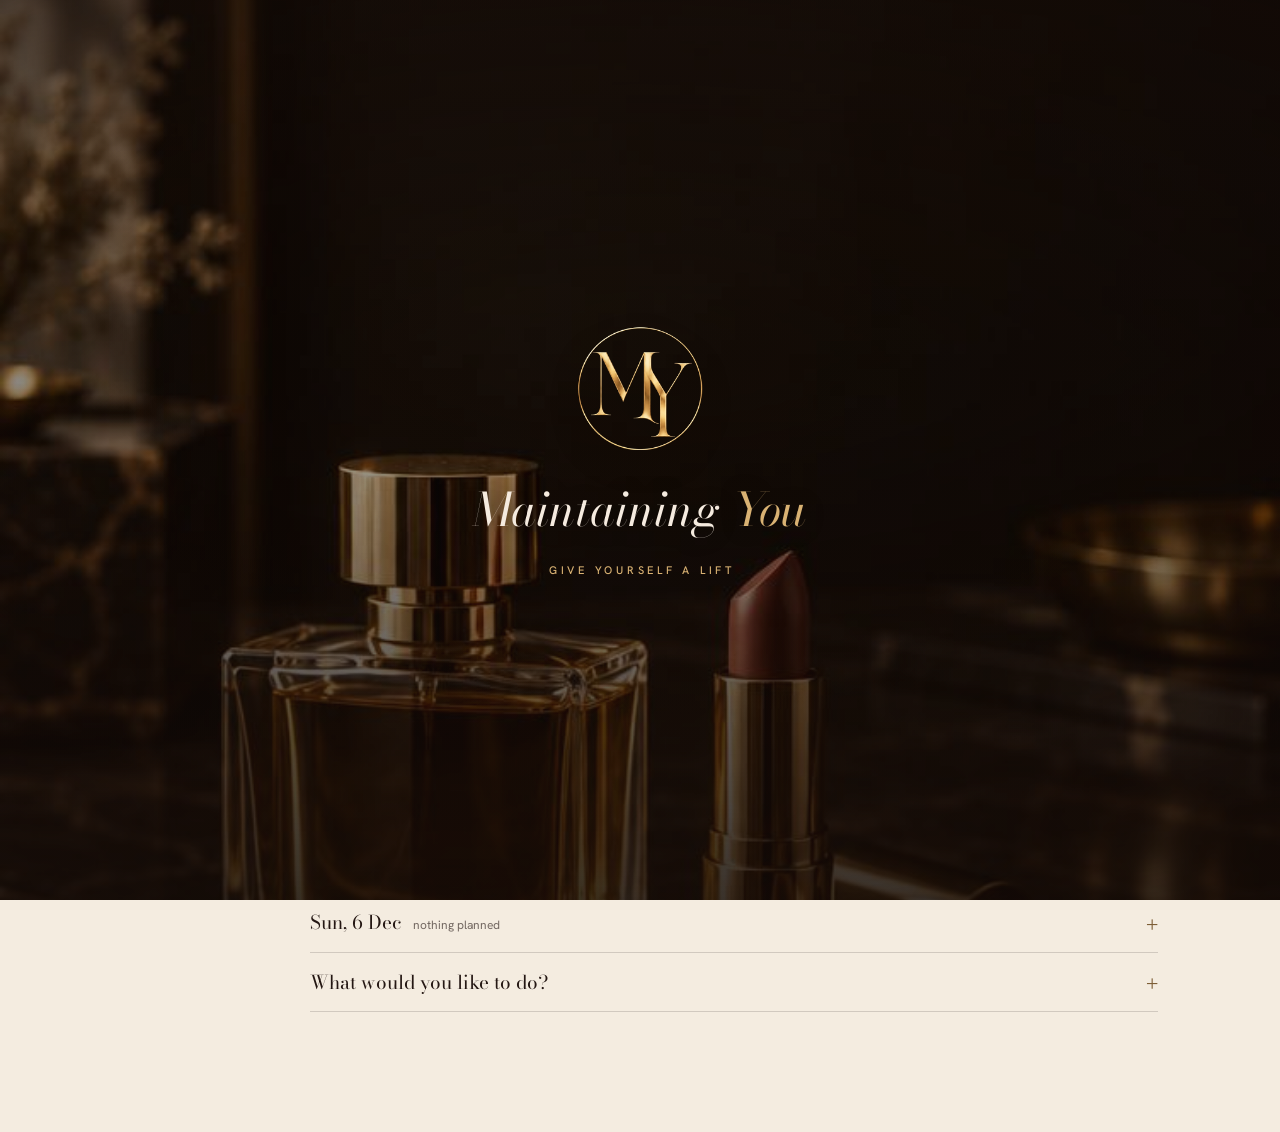
==== commit 335178e8: "WIP: dark photo stage behind look pieces (cut-out images follow) Co-Authored-By: Claude Sonnet 5.5 <" ====
--- a/index.html
+++ b/index.html
@@ -21,6 +21,7 @@
 <script src="splash-bg.js"></script>
 <script src="splash.js"></script>
 <script src="seed-pics.js"></script>
+<script src="seed-cuts.js"></script>
 <script src="seed-items.js"></script>
 <script src="seed-products.js"></script>
 <script src="icons-img.js"></script>
--- a/styles.css
+++ b/styles.css
@@ -1097,3 +1097,33 @@
 #splash.photo .sw-name{text-shadow:0 2px 22px rgba(0,0,0,.45)}
 @keyframes swbg{from{transform:scale(1.08)}to{transform:scale(1)}}
 @media(prefers-reduced-motion:reduce){#splash .sw-bg{animation:none}}
+
+/* luxury photo atmosphere behind every page */
+#bgfx{position:fixed;inset:0;z-index:-1;pointer-events:none;overflow:hidden;background:var(--milk)}
+#bgfx i{position:absolute;inset:0;background-size:cover;background-position:center top;opacity:0;transition:opacity .5s ease}
+#bgfx i.on{opacity:1}
+#bgfx::after{content:"";position:absolute;inset:0;background:linear-gradient(180deg,rgba(var(--bgrgb,244,236,224),calc(var(--veil,.88) - .3)) 0,rgba(var(--bgrgb,244,236,224),var(--veil,.88)) 38%,rgba(var(--bgrgb,244,236,224),calc(var(--veil,.88) + .08)) 100%)}
+@media(prefers-reduced-motion:reduce){#bgfx i{transition:none}}
+
+/* make the working parts stand out from the photo: soft-focus the photo behind content, solid chips and ghost buttons */
+#bgfx::after{-webkit-backdrop-filter:blur(5px);backdrop-filter:blur(5px);background:linear-gradient(180deg,rgba(var(--bgrgb,244,236,224),calc(var(--veil,.9) - .34)) 0,rgba(var(--bgrgb,244,236,224),calc(var(--veil,.9) - .04)) 26%,rgba(var(--bgrgb,244,236,224),var(--veil,.9)) 100%)}
+.chip.s:not([aria-pressed=true]),.btn.ghost{background:rgba(var(--bgrgb,244,236,224),.8)}
+.segc{background:rgba(var(--bgrgb,244,236,224),.6)}
+.item,.gcard,.lk-card,.appt,.tile,.ptile,.pic-tile,.quickplan,.note{box-shadow:0 6px 18px rgba(0,0,0,.08)}
+:root[data-mode=dark] .item,:root[data-mode=dark] .gcard,:root[data-mode=dark] .lk-card,:root[data-mode=dark] .appt,:root[data-mode=dark] .tile{box-shadow:0 8px 22px rgba(0,0,0,.35)}
+
+/* profile photo */
+.avatar{width:36px;height:36px;border-radius:50%;padding:0;flex:none;overflow:hidden;display:grid;place-items:center;border:1.5px solid var(--gold);background:var(--card);color:var(--goldtxt);box-shadow:0 3px 10px rgba(0,0,0,.18)}
+.avatar img{width:100%;height:100%;object-fit:cover;display:block}
+.pf-wrap{display:grid;place-items:center;margin:16px 0 8px}
+.pf-prev{width:200px;height:200px;border-radius:50%;background-color:var(--blush);background-repeat:no-repeat;border:2px solid var(--gold);box-shadow:0 10px 30px rgba(0,0,0,.2);display:grid;place-items:center;text-align:center;font-size:13px;color:var(--muted);padding:20px;overflow:hidden}
+.pf-ctl{display:grid;gap:8px;margin-top:10px}
+.pf-ctl label{display:grid;gap:2px;font-size:12px;letter-spacing:.08em;text-transform:uppercase;color:var(--muted)}
+.pf-ctl input[type=range]{width:100%}
+
+/* dark photo stage behind the clothes of a look */
+.pbg.gc-o,.pbg.board,.pbg.lk-img{background:radial-gradient(ellipse 70% 55% at 50% 48%,rgba(255,232,196,.30),rgba(255,232,196,0) 72%),linear-gradient(rgba(18,10,6,.5),rgba(18,10,6,.58)),var(--pbg) center/cover no-repeat;border:1px solid rgba(217,178,115,.28)}
+.pbg .gc-p img.cut,.pbg .lk-p img.cut,.pbg .slot img.cut{object-fit:contain;border-radius:0;background:none;filter:drop-shadow(0 0 1px rgba(255,238,210,.7)) drop-shadow(0 8px 10px rgba(0,0,0,.5))}
+.pbg .gc-p svg,.pbg .slot svg{filter:drop-shadow(0 0 1px rgba(255,238,210,.6)) drop-shadow(0 6px 8px rgba(0,0,0,.45))}
+.pbg .slot.empty{border-color:rgba(255,238,210,.25);color:rgba(255,238,210,.6)}
+.pbg .slot img{background:none}
